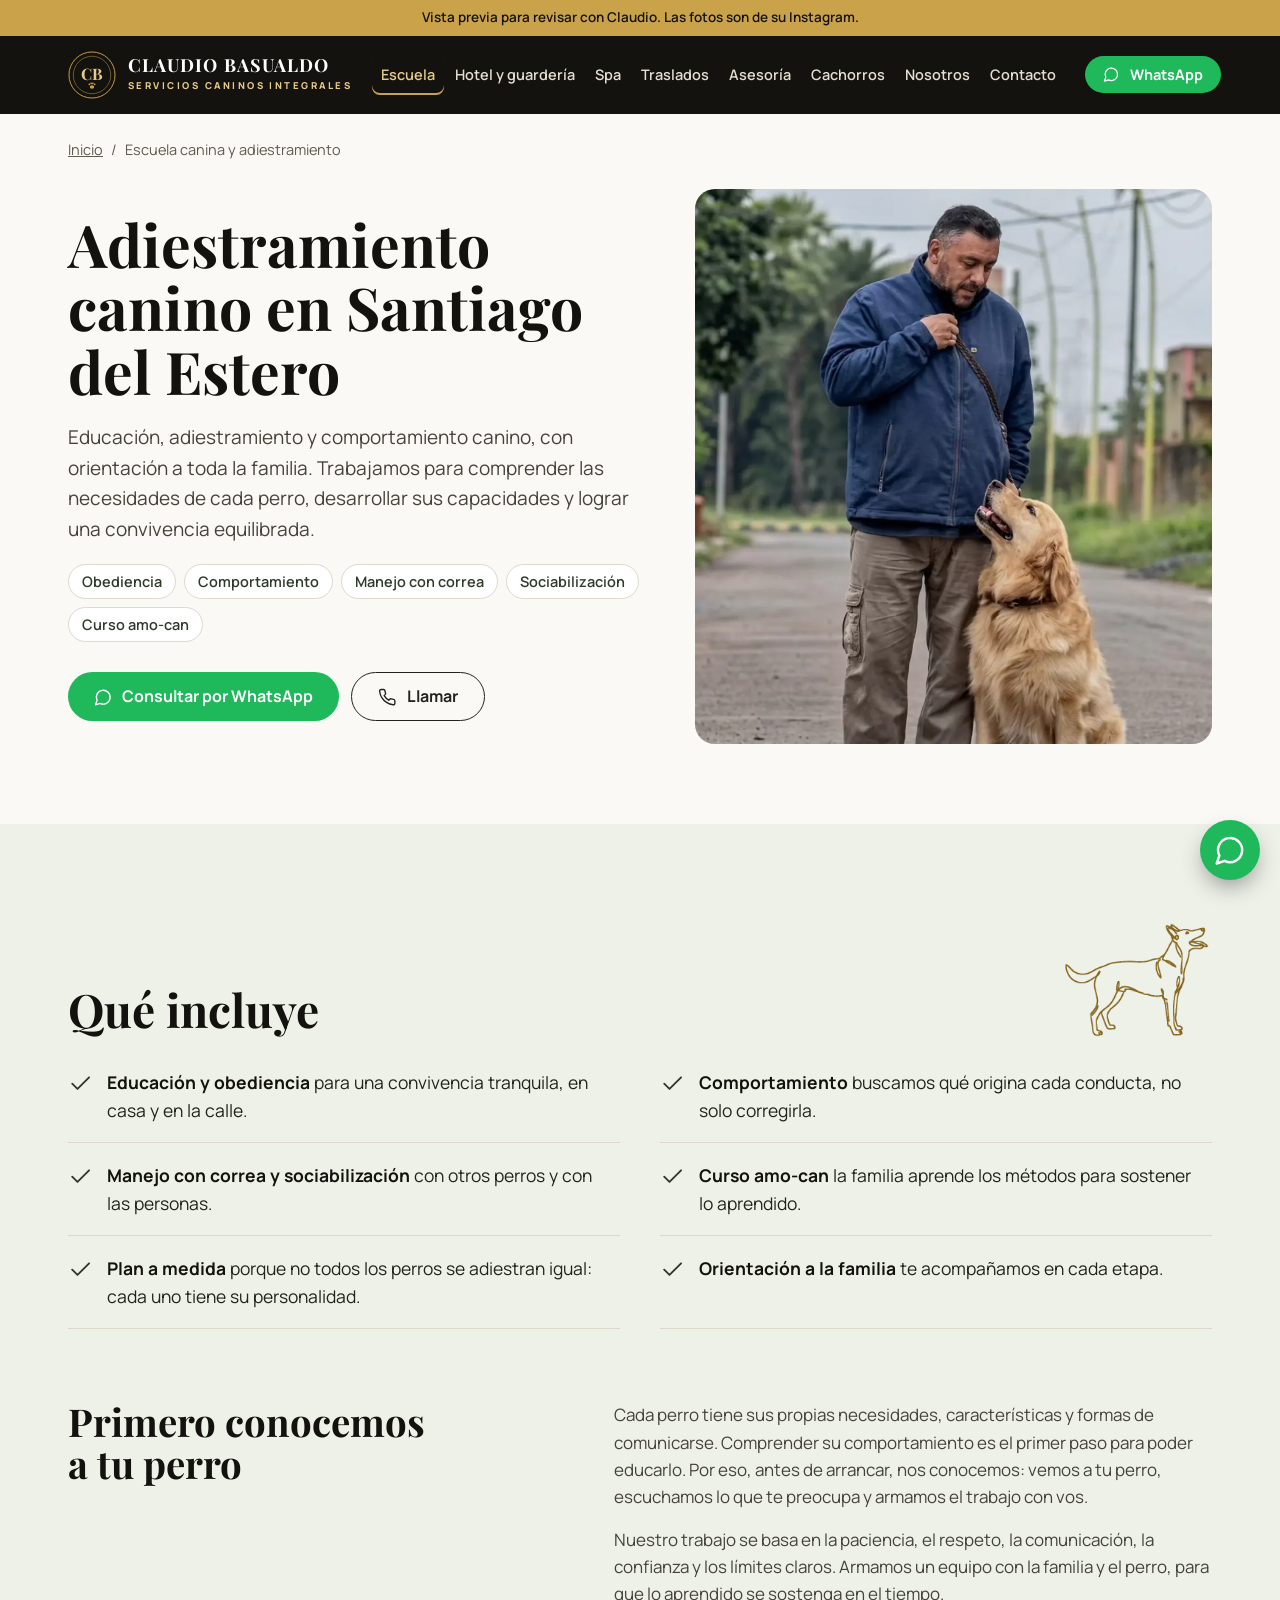
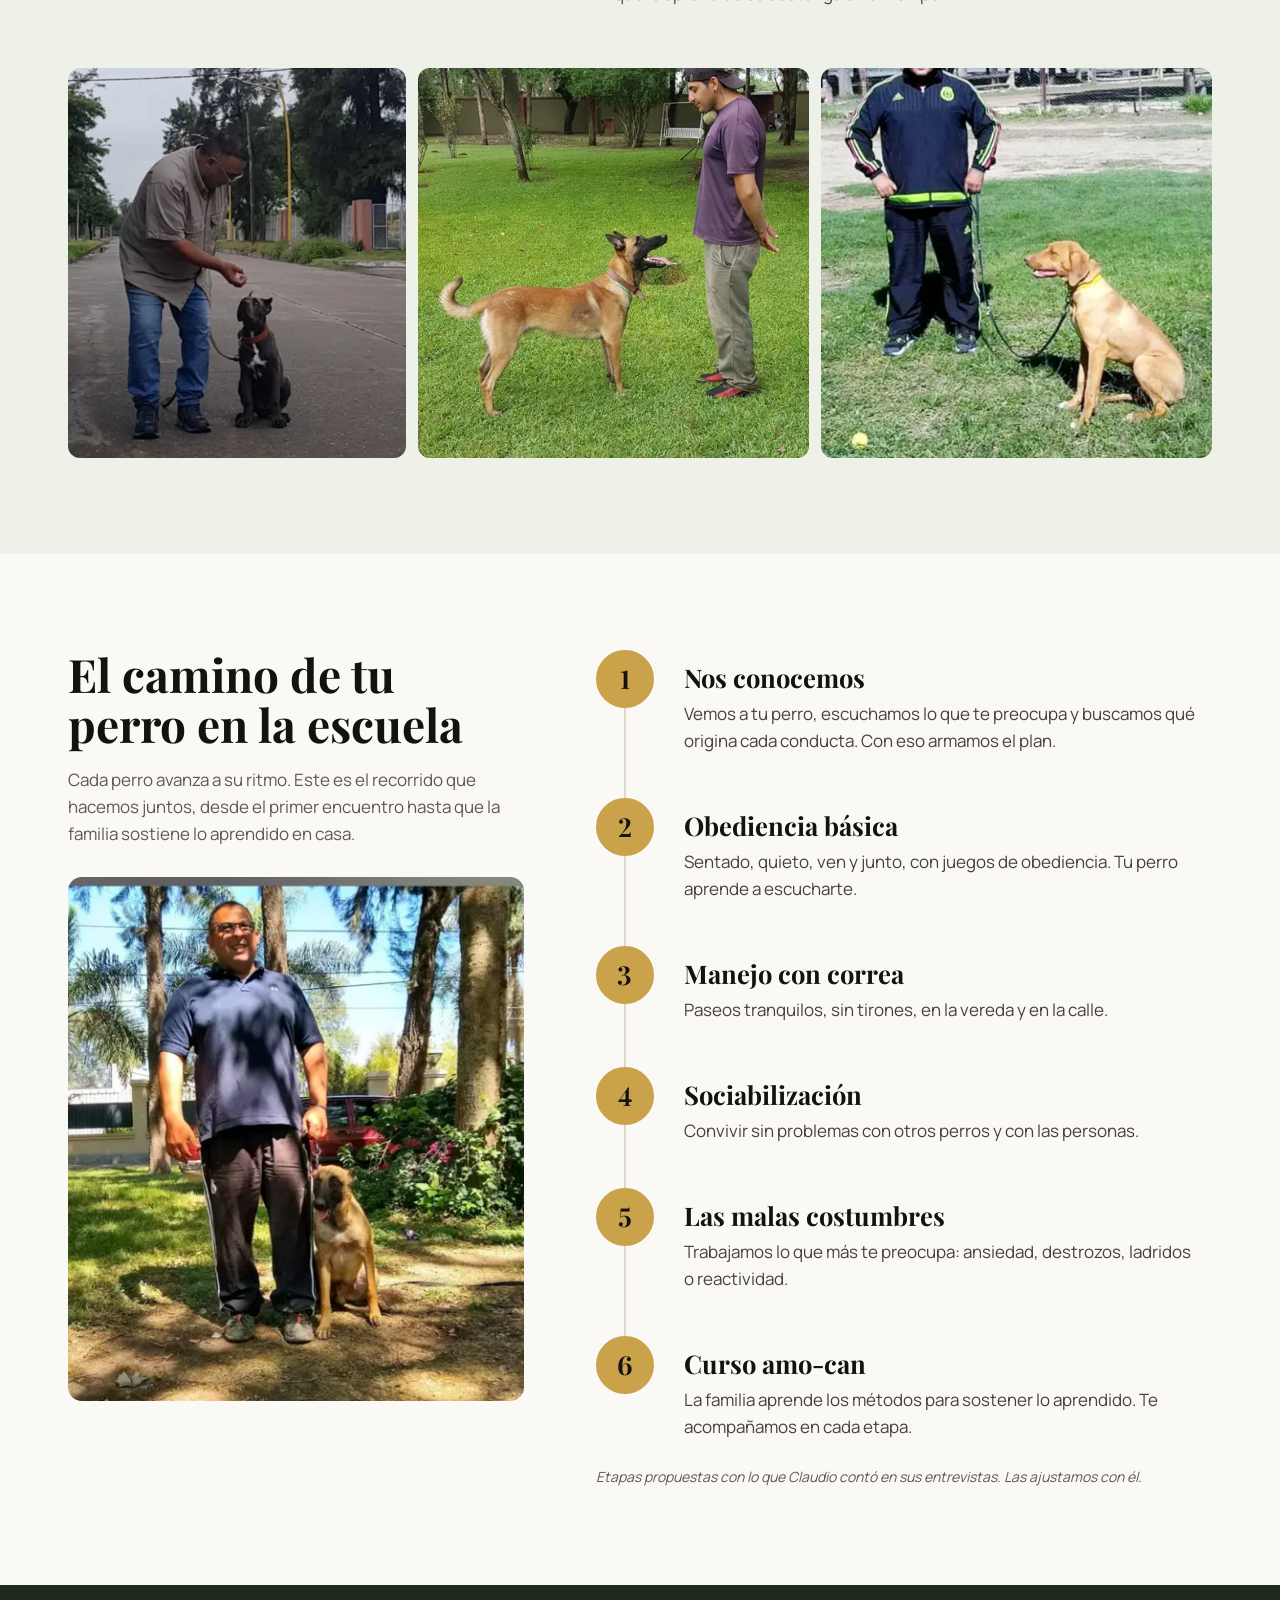
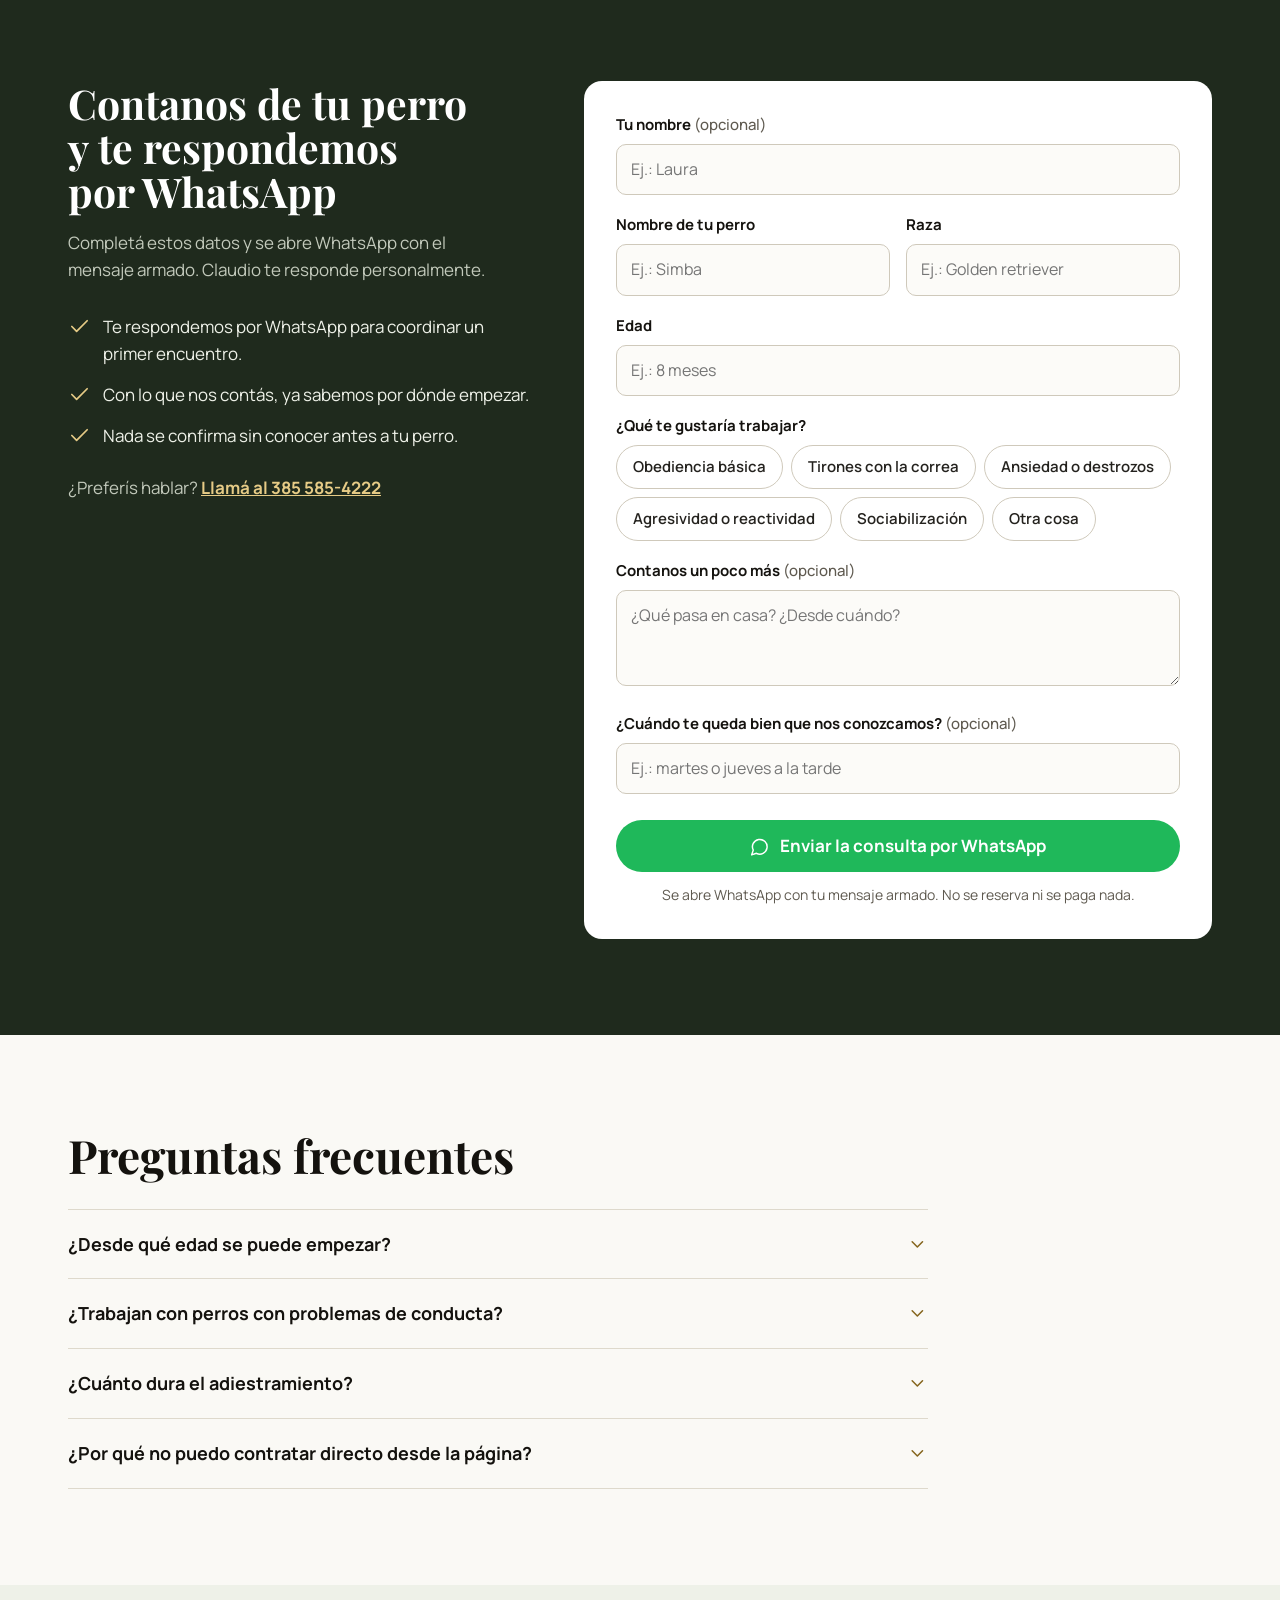
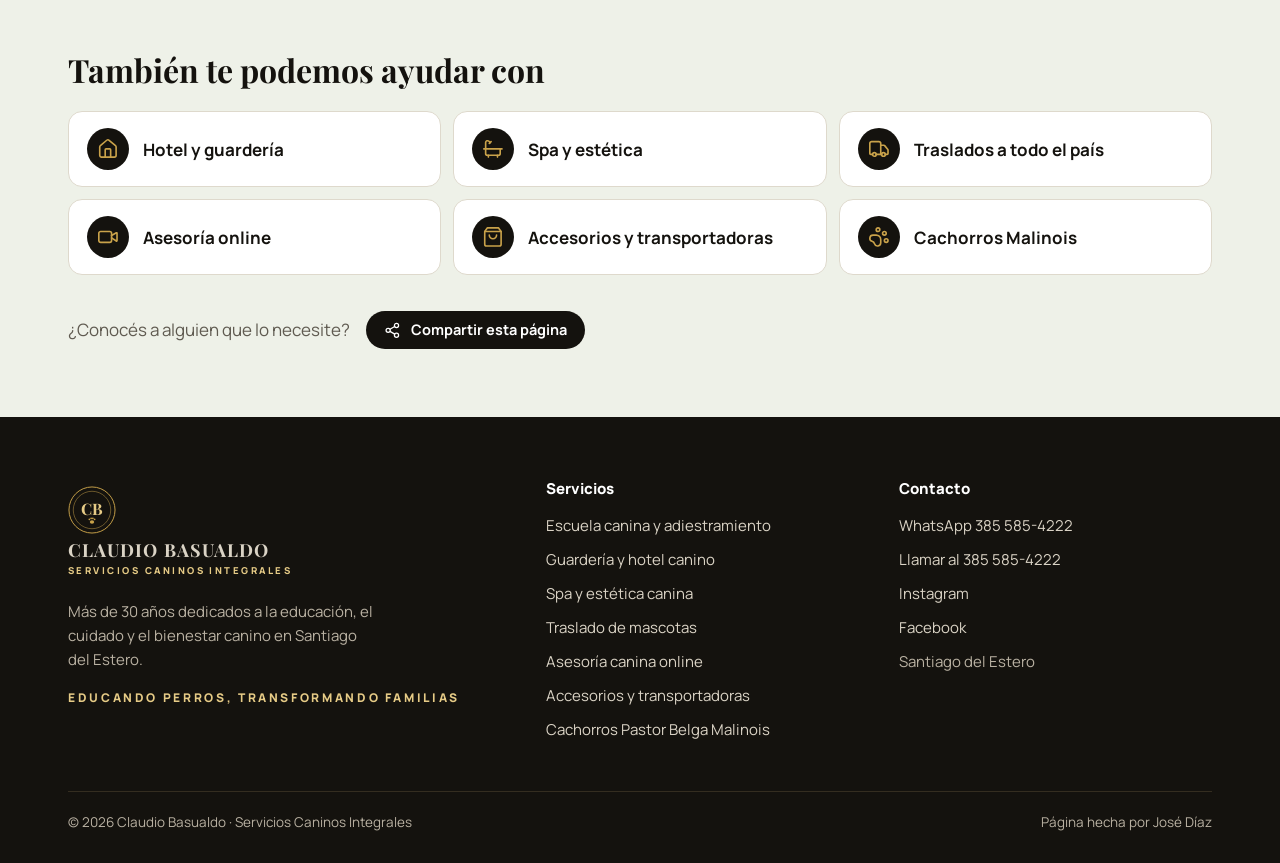
==== adiestramiento-canino.html @ 5f12334a "Vista previa de la web de Claudio Basualdo (8 páginas, con noindex) Co-Authored-By: Claude Opus 5.5 " ====
<!DOCTYPE html>
<html lang="es-AR">
<head>
<meta charset="UTF-8">
<meta name="viewport" content="width=device-width,initial-scale=1,viewport-fit=cover">
<title>Adiestramiento canino en Santiago del Estero | Escuela canina Claudio Basualdo</title>
<meta name="description" content="Escuela canina profesional en Santiago del Estero: educación, adiestramiento y comportamiento canino, trabajando junto a la familia. Más de 30 años de experiencia.">
<!-- VISTA PREVIA: sacar el noindex el día que se publique en claudiobasualdo.com.ar -->
<meta name="robots" content="noindex">
<link rel="canonical" href="https://copidiaz17.github.io/claudio-basualdo/adiestramiento-canino.html">
<meta property="og:type" content="website">
<meta property="og:locale" content="es_AR">
<meta property="og:site_name" content="Claudio Basualdo · Servicios Caninos Integrales">
<meta property="og:title" content="Adiestramiento canino en Santiago del Estero | Escuela canina Claudio Basualdo">
<meta property="og:description" content="Escuela canina profesional en Santiago del Estero: educación, adiestramiento y comportamiento canino, trabajando junto a la familia. Más de 30 años de experiencia.">
<meta property="og:image" content="https://copidiaz17.github.io/claudio-basualdo/img/og/adiestramiento-simba.jpg">
<meta property="og:image:width" content="1200">
<meta property="og:image:height" content="630">
<meta name="theme-color" content="#14120E">
<link rel="icon" href="img/favicon.svg" type="image/svg+xml">
<link rel="preload" href="fuentes/playfair-700-latin.woff2" as="font" type="font/woff2" crossorigin>
<link rel="stylesheet" href="css/estilos.css">
<script type="speculationrules">{"prefetch":[{"where":{"href_matches":"/*"},"eagerness":"moderate"}]}</script>
<script type="application/ld+json">{"@type": "LocalBusiness", "@id": "https://copidiaz17.github.io/claudio-basualdo/#negocio", "name": "Claudio Basualdo · Servicios Caninos Integrales", "description": "Escuela canina, hotel y guardería, spa y estética, traslados a todo el país y asesoramiento online. Más de 30 años de experiencia en Santiago del Estero.", "url": "https://copidiaz17.github.io/claudio-basualdo/", "telephone": "+54 9 385 585-4222", "image": "https://copidiaz17.github.io/claudio-basualdo/img/og/predio-arbolado.jpg", "logo": "https://copidiaz17.github.io/claudio-basualdo/img/favicon.svg", "areaServed": "Santiago del Estero, Argentina", "address": {"@type": "PostalAddress", "addressLocality": "Santiago del Estero", "addressRegion": "Santiago del Estero", "addressCountry": "AR"}, "sameAs": ["https://www.facebook.com/ClaudioBasualdoCanes/", "https://www.instagram.com/clauditobasualdoperros/"], "slogan": "Educando perros, transformando familias", "@context": "https://schema.org"}</script><script type="application/ld+json">{"@context": "https://schema.org", "@type": "Service", "name": "Escuela canina y adiestramiento", "description": "Escuela canina profesional en Santiago del Estero: educación, adiestramiento y comportamiento canino, trabajando junto a la familia. Más de 30 años de experiencia.", "serviceType": "Escuela canina y adiestramiento", "provider": {"@id": "https://copidiaz17.github.io/claudio-basualdo/#negocio"}, "areaServed": "Santiago del Estero"}</script><script type="application/ld+json">{"@context": "https://schema.org", "@type": "BreadcrumbList", "itemListElement": [{"@type": "ListItem", "position": 1, "name": "Inicio", "item": "https://copidiaz17.github.io/claudio-basualdo/"}, {"@type": "ListItem", "position": 2, "name": "Escuela canina y adiestramiento", "item": "https://copidiaz17.github.io/claudio-basualdo/adiestramiento-canino.html"}]}</script><script type="application/ld+json">{"@context": "https://schema.org", "@type": "FAQPage", "mainEntity": [{"@type": "Question", "name": "¿Desde qué edad se puede empezar?", "acceptedAnswer": {"@type": "Answer", "text": "Se puede empezar a cualquier edad. Contanos cuántos meses o años tiene tu perro y te orientamos sobre qué conviene en su etapa."}}, {"@type": "Question", "name": "¿Trabajan con perros con problemas de conducta?", "acceptedAnswer": {"@type": "Answer", "text": "Sí. No buscamos solamente modificar conductas, sino comprender qué las origina y darle herramientas a la familia para entender mejor a su perro."}}, {"@type": "Question", "name": "¿Cuánto dura el adiestramiento?", "acceptedAnswer": {"@type": "Answer", "text": "Depende de cada perro y de lo que haya que trabajar. Lo definimos juntos después de conocerlo."}}, {"@type": "Question", "name": "¿Por qué no puedo contratar directo desde la página?", "acceptedAnswer": {"@type": "Answer", "text": "Porque cada perro es distinto: antes de proponerte un plan necesitamos conocerlo. Escribinos y coordinamos."}}]}</script>
</head>
<body class="servicio">
<svg width="0" height="0" style="position:absolute" aria-hidden="true"><defs>
<symbol id="emblema" viewBox="0 0 200 200">
<circle cx="100" cy="100" r="96" fill="#14120E" stroke="#C9A24A" stroke-width="4"/>
<circle cx="100" cy="100" r="78" fill="none" stroke="#C9A24A" stroke-width="2"/>
<text x="100" y="120" text-anchor="middle" font-family="Playfair Display, serif" font-weight="700" font-size="66" fill="#E6CB86">CB</text>
<g fill="#C9A24A"><ellipse cx="100" cy="150" rx="9" ry="7"/><circle cx="89" cy="139" r="3.6"/><circle cx="96.3" cy="134.6" r="3.6"/><circle cx="103.7" cy="134.6" r="3.6"/><circle cx="111" cy="139" r="3.6"/></g>
</symbol></defs></svg>
<svg width="0" height="0" style="position:absolute" aria-hidden="true"><defs><symbol id="i-bath" viewBox="0 0 24 24"><path d="M10 4 8 6" />
  <path d="M17 19v2" />
  <path d="M2 12h20" />
  <path d="M7 19v2" />
  <path d="M9 5 7.621 3.621A2.121 2.121 0 0 0 4 5v12a2 2 0 0 0 2 2h12a2 2 0 0 0 2-2v-5" /></symbol><symbol id="i-check" viewBox="0 0 24 24"><path d="M20 6 9 17l-5-5" /></symbol><symbol id="i-chevron-down" viewBox="0 0 24 24"><path d="m6 9 6 6 6-6" /></symbol><symbol id="i-house" viewBox="0 0 24 24"><path d="M15 21v-8a1 1 0 0 0-1-1h-4a1 1 0 0 0-1 1v8" />
  <path d="M3 10a2 2 0 0 1 .709-1.528l7-5.999a2 2 0 0 1 2.582 0l7 5.999A2 2 0 0 1 21 10v9a2 2 0 0 1-2 2H5a2 2 0 0 1-2-2z" /></symbol><symbol id="i-menu" viewBox="0 0 24 24"><line x1="4" x2="20" y1="12" y2="12" />
  <line x1="4" x2="20" y1="6" y2="6" />
  <line x1="4" x2="20" y1="18" y2="18" /></symbol><symbol id="i-message-circle" viewBox="0 0 24 24"><path d="M7.9 20A9 9 0 1 0 4 16.1L2 22Z" /></symbol><symbol id="i-paw-print" viewBox="0 0 24 24"><circle cx="11" cy="4" r="2" />
  <circle cx="18" cy="8" r="2" />
  <circle cx="20" cy="16" r="2" />
  <path d="M9 10a5 5 0 0 1 5 5v3.5a3.5 3.5 0 0 1-6.84 1.045Q6.52 17.48 4.46 16.84A3.5 3.5 0 0 1 5.5 10Z" /></symbol><symbol id="i-phone" viewBox="0 0 24 24"><path d="M22 16.92v3a2 2 0 0 1-2.18 2 19.79 19.79 0 0 1-8.63-3.07 19.5 19.5 0 0 1-6-6 19.79 19.79 0 0 1-3.07-8.67A2 2 0 0 1 4.11 2h3a2 2 0 0 1 2 1.72 12.84 12.84 0 0 0 .7 2.81 2 2 0 0 1-.45 2.11L8.09 9.91a16 16 0 0 0 6 6l1.27-1.27a2 2 0 0 1 2.11-.45 12.84 12.84 0 0 0 2.81.7A2 2 0 0 1 22 16.92z" /></symbol><symbol id="i-share-2" viewBox="0 0 24 24"><circle cx="18" cy="5" r="3" />
  <circle cx="6" cy="12" r="3" />
  <circle cx="18" cy="19" r="3" />
  <line x1="8.59" x2="15.42" y1="13.51" y2="17.49" />
  <line x1="15.41" x2="8.59" y1="6.51" y2="10.49" /></symbol><symbol id="i-shopping-bag" viewBox="0 0 24 24"><path d="M6 2 3 6v14a2 2 0 0 0 2 2h14a2 2 0 0 0 2-2V6l-3-4Z" />
  <path d="M3 6h18" />
  <path d="M16 10a4 4 0 0 1-8 0" /></symbol><symbol id="i-truck" viewBox="0 0 24 24"><path d="M14 18V6a2 2 0 0 0-2-2H4a2 2 0 0 0-2 2v11a1 1 0 0 0 1 1h2" />
  <path d="M15 18H9" />
  <path d="M19 18h2a1 1 0 0 0 1-1v-3.65a1 1 0 0 0-.22-.624l-3.48-4.35A1 1 0 0 0 17.52 8H14" />
  <circle cx="17" cy="18" r="2" />
  <circle cx="7" cy="18" r="2" /></symbol><symbol id="i-video" viewBox="0 0 24 24"><path d="m16 13 5.223 3.482a.5.5 0 0 0 .777-.416V7.87a.5.5 0 0 0-.752-.432L16 10.5" />
  <rect x="2" y="6" width="14" height="12" rx="2" /></symbol><symbol id="i-x" viewBox="0 0 24 24"><path d="M18 6 6 18" />
  <path d="m6 6 12 12" /></symbol></defs></svg>
<div class="aviso-maqueta">Vista previa para revisar con Claudio. Las fotos son de su Instagram.</div>
<header class="barra"><div class="contenedor">
  <a class="marca" href="index.html" aria-label="Claudio Basualdo, inicio"><svg class="emb" aria-hidden="true"><use href="#emblema"/></svg><span><b>Claudio Basualdo</b><small>Servicios caninos integrales</small></span></a>
  <nav class="menu" id="menu" aria-label="Menú principal"><a href="adiestramiento-canino.html" aria-current="page">Escuela</a><a href="guarderia-y-hotel-canino.html">Hotel y guardería</a><a href="peluqueria-canina.html">Spa</a><a href="traslado-de-mascotas.html">Traslados</a><a href="asesoria-canina-online.html">Asesoría</a><a href="cachorros-malinois.html">Cachorros</a><a href="index.html#nosotros">Nosotros</a><a href="index.html#contacto">Contacto</a></nav>
  <a class="btn btn-wa btn-chico" href="https://wa.me/5493855854222?text=Hola%2C%20Claudio.%20Te%20escribo%20desde%20tu%20p%C3%A1gina." target="_blank" rel="noopener"><svg class="ic" aria-hidden="true"><use href="#i-message-circle"/></svg>WhatsApp</a>
  <button class="hamburguesa" type="button" aria-label="Abrir el menú" aria-expanded="false" aria-controls="menu"><svg class="ic" aria-hidden="true"><use href="#i-menu"/></svg></button>
</div></header>
<main>

<div class="contenedor">
  <nav class="migas" aria-label="Estás en"><a href="index.html">Inicio</a><span aria-hidden="true">/</span><span>Escuela canina y adiestramiento</span></nav>
  <section class="cabeza-serv">
    <div>
      <h1>Adiestramiento canino en Santiago del Estero</h1>
      <p class="intro">Educación, adiestramiento y comportamiento canino, con orientación a toda la familia. Trabajamos para comprender las necesidades de cada perro, desarrollar sus capacidades y lograr una convivencia equilibrada.</p>
      <ul class="etiquetas" aria-label="En resumen"><li>Obediencia</li><li>Comportamiento</li><li>Manejo con correa</li><li>Sociabilización</li><li>Curso amo-can</li></ul>
      <div class="acciones">
        <a class="btn btn-wa" href="#consultar"><svg class="ic" aria-hidden="true"><use href="#i-message-circle"/></svg>Consultar por WhatsApp</a>
        <a class="btn btn-linea" href="tel:+5493855854222"><svg class="ic" aria-hidden="true"><use href="#i-phone"/></svg>Llamar</a>
      </div>
    </div>
    <div class="foto-serv"><img src="img/adiestramiento-simba-960.webp" srcset="img/adiestramiento-simba-480.webp 480w, img/adiestramiento-simba-960.webp 960w, img/adiestramiento-simba-1600.webp 1600w" sizes="(max-width: 980px) 100vw, 560px" alt="Escuela canina y adiestramiento · Claudio Basualdo" loading="eager" decoding="async" fetchpriority="high" style="object-position:center 25%;view-transition-name:foto-adiestramiento-canino"></div>
  </section>
</div>

<section class="seccion suave"><div class="contenedor">
  <div class="qi-cabeza"><h2>Qué incluye</h2><img class="perro-servicio" src="img/lineas/malinois-oscuro.webp" width="410" height="326" alt="" loading="lazy" decoding="async"></div>
  <ul class="incluye"><li><svg class="ic" aria-hidden="true"><use href="#i-check"/></svg><span><b>Educación y obediencia</b> para una convivencia tranquila, en casa y en la calle.</span></li><li><svg class="ic" aria-hidden="true"><use href="#i-check"/></svg><span><b>Comportamiento</b> buscamos qué origina cada conducta, no solo corregirla.</span></li><li><svg class="ic" aria-hidden="true"><use href="#i-check"/></svg><span><b>Manejo con correa y sociabilización</b> con otros perros y con las personas.</span></li><li><svg class="ic" aria-hidden="true"><use href="#i-check"/></svg><span><b>Curso amo-can</b> la familia aprende los métodos para sostener lo aprendido.</span></li><li><svg class="ic" aria-hidden="true"><use href="#i-check"/></svg><span><b>Plan a medida</b> porque no todos los perros se adiestran igual: cada uno tiene su personalidad.</span></li><li><svg class="ic" aria-hidden="true"><use href="#i-check"/></svg><span><b>Orientación a la familia</b> te acompañamos en cada etapa.</span></li></ul>
  <div class="como">
    <h2>Primero conocemos a tu perro</h2>
    <div><p>Cada perro tiene sus propias necesidades, características y formas de comunicarse. Comprender su comportamiento es el primer paso para poder educarlo. Por eso, antes de arrancar, nos conocemos: vemos a tu perro, escuchamos lo que te preocupa y armamos el trabajo con vos.</p><p>Nuestro trabajo se basa en la paciencia, el respeto, la comunicación, la confianza y los límites claros. Armamos un equipo con la familia y el perro, para que lo aprendido se sostenga en el tiempo.</p></div>
  </div>
  <div class="tira" style="max-width:1228px"><figure style="--ar:0.866"><img src="img/adiestramiento-paseo-960.webp" srcset="img/adiestramiento-paseo-480.webp 480w, img/adiestramiento-paseo-960.webp 960w" sizes="(max-width: 600px) 70vw, 420px" alt="Escuela canina y adiestramiento · Claudio Basualdo" loading="lazy" decoding="async" style="object-position:center"></figure><figure style="--ar:1.000"><img src="img/adiestramiento-malinois-960.webp" srcset="img/adiestramiento-malinois-480.webp 480w, img/adiestramiento-malinois-960.webp 960w" sizes="(max-width: 600px) 70vw, 420px" alt="Escuela canina y adiestramiento · Claudio Basualdo" loading="lazy" decoding="async" style="object-position:center"></figure><figure style="--ar:1.000"><img src="img/adiestramiento-obediencia-960.webp" srcset="img/adiestramiento-obediencia-480.webp 480w, img/adiestramiento-obediencia-960.webp 960w" sizes="(max-width: 600px) 70vw, 420px" alt="Escuela canina y adiestramiento · Claudio Basualdo" loading="lazy" decoding="async" style="object-position:center"></figure></div>
</div></section>

<section class="seccion"><div class="contenedor camino">
  <div class="lado">
    <h2>El camino de tu perro en la escuela</h2>
    <p>Cada perro avanza a su ritmo. Este es el recorrido que hacemos juntos, desde el primer encuentro hasta que la familia sostiene lo aprendido en casa.</p>
    <figure><img src="img/claudio-basualdo-960.webp" srcset="img/claudio-basualdo-480.webp 480w, img/claudio-basualdo-960.webp 960w" sizes="(max-width: 980px) 100vw, 440px" alt="Claudio Basualdo durante una clase" loading="lazy" decoding="async" style="object-position:center"></figure>
  </div>
  <div>
    <ol class="etapas"><li class="etapa"><span class="n" aria-hidden="true">1</span><span class="tramo" aria-hidden="true"></span><h3>Nos conocemos</h3><p>Vemos a tu perro, escuchamos lo que te preocupa y buscamos qué origina cada conducta. Con eso armamos el plan.</p></li><li class="etapa"><span class="n" aria-hidden="true">2</span><span class="tramo" aria-hidden="true"></span><h3>Obediencia básica</h3><p>Sentado, quieto, ven y junto, con juegos de obediencia. Tu perro aprende a escucharte.</p></li><li class="etapa"><span class="n" aria-hidden="true">3</span><span class="tramo" aria-hidden="true"></span><h3>Manejo con correa</h3><p>Paseos tranquilos, sin tirones, en la vereda y en la calle.</p></li><li class="etapa"><span class="n" aria-hidden="true">4</span><span class="tramo" aria-hidden="true"></span><h3>Sociabilización</h3><p>Convivir sin problemas con otros perros y con las personas.</p></li><li class="etapa"><span class="n" aria-hidden="true">5</span><span class="tramo" aria-hidden="true"></span><h3>Las malas costumbres</h3><p>Trabajamos lo que más te preocupa: ansiedad, destrozos, ladridos o reactividad.</p></li><li class="etapa"><span class="n" aria-hidden="true">6</span><span class="tramo" aria-hidden="true"></span><h3>Curso amo-can</h3><p>La familia aprende los métodos para sostener lo aprendido. Te acompañamos en cada etapa.</p></li></ol>
    <p class="nota-maqueta">Etapas propuestas con lo que Claudio contó en sus entrevistas. Las ajustamos con él.</p>
  </div>
</div></section>
<section class="seccion monte" id="consultar"><div class="contenedor consulta">
  <div class="lado">
    <h2>Contanos de tu perro y te respondemos por WhatsApp</h2>
    <p>Completá estos datos y se abre WhatsApp con el mensaje armado. Claudio te responde personalmente.</p>
    <ul><li><svg class="ic" aria-hidden="true"><use href="#i-check"/></svg><span>Te respondemos por WhatsApp para coordinar un primer encuentro.</span></li><li><svg class="ic" aria-hidden="true"><use href="#i-check"/></svg><span>Con lo que nos contás, ya sabemos por dónde empezar.</span></li><li><svg class="ic" aria-hidden="true"><use href="#i-check"/></svg><span>Nada se confirma sin conocer antes a tu perro.</span></li></ul>
    <p style="margin-top:18px">¿Preferís hablar? <a href="tel:+5493855854222">Llamá al 385 585-4222</a></p>
  </div>
  <form class="formulario" data-servicio="escuela canina y adiestramiento" novalidate>
  <div class="campo"><label for="adiestramiento-canino-0">Tu nombre <span class="opcional">(opcional)</span></label><input id="adiestramiento-canino-0" type="text" placeholder="Ej.: Laura" data-etiqueta="Tu nombre"></div><div class="fila"><div class="campo"><label for="adiestramiento-canino-10">Nombre de tu perro</label><input id="adiestramiento-canino-10" type="text" placeholder="Ej.: Simba" data-etiqueta="Nombre de tu perro" data-obligatorio="si" aria-required="true"></div><div class="campo"><label for="adiestramiento-canino-11">Raza</label><input id="adiestramiento-canino-11" type="text" placeholder="Ej.: Golden retriever" data-etiqueta="Raza" data-obligatorio="si" aria-required="true"></div></div><div class="campo"><label for="adiestramiento-canino-2">Edad</label><input id="adiestramiento-canino-2" type="text" placeholder="Ej.: 8 meses" data-etiqueta="Edad" data-obligatorio="si" aria-required="true"></div><fieldset class="campo" style="border:0"><legend class="rotulo">¿Qué te gustaría trabajar?</legend><div class="opciones" data-etiqueta="¿Qué te gustaría trabajar?" data-obligatorio="si"><label><input type="checkbox" name="adiestramiento-canino-3" value="Obediencia básica"><span>Obediencia básica</span></label><label><input type="checkbox" name="adiestramiento-canino-3" value="Tirones con la correa"><span>Tirones con la correa</span></label><label><input type="checkbox" name="adiestramiento-canino-3" value="Ansiedad o destrozos"><span>Ansiedad o destrozos</span></label><label><input type="checkbox" name="adiestramiento-canino-3" value="Agresividad o reactividad"><span>Agresividad o reactividad</span></label><label><input type="checkbox" name="adiestramiento-canino-3" value="Sociabilización"><span>Sociabilización</span></label><label><input type="checkbox" name="adiestramiento-canino-3" value="Otra cosa"><span>Otra cosa</span></label></div></fieldset><div class="campo"><label for="adiestramiento-canino-4">Contanos un poco más <span class="opcional">(opcional)</span></label><textarea id="adiestramiento-canino-4" placeholder="¿Qué pasa en casa? ¿Desde cuándo?" data-etiqueta="Contanos un poco más"></textarea></div><div class="campo"><label for="adiestramiento-canino-5">¿Cuándo te queda bien que nos conozcamos? <span class="opcional">(opcional)</span></label><input id="adiestramiento-canino-5" type="text" placeholder="Ej.: martes o jueves a la tarde" data-etiqueta="¿Cuándo te queda bien que nos conozcamos?"></div>
  <button class="btn btn-wa" type="submit"><svg class="ic" aria-hidden="true"><use href="#i-message-circle"/></svg>Enviar la consulta por WhatsApp</button>
  <p class="falta" role="alert" hidden></p>
  <p class="nota">Se abre WhatsApp con tu mensaje armado. No se reserva ni se paga nada.</p>
</form>
</div></section>

<section class="seccion"><div class="contenedor">
  <h2 style="font-size:clamp(32px,3.6vw,46px);margin-bottom:28px">Preguntas frecuentes</h2>
  <div class="faq"><details><summary>¿Desde qué edad se puede empezar?<svg class="ic" aria-hidden="true"><use href="#i-chevron-down"/></svg></summary><p>Se puede empezar a cualquier edad. Contanos cuántos meses o años tiene tu perro y te orientamos sobre qué conviene en su etapa.</p></details><details><summary>¿Trabajan con perros con problemas de conducta?<svg class="ic" aria-hidden="true"><use href="#i-chevron-down"/></svg></summary><p>Sí. No buscamos solamente modificar conductas, sino comprender qué las origina y darle herramientas a la familia para entender mejor a su perro.</p></details><details><summary>¿Cuánto dura el adiestramiento?<svg class="ic" aria-hidden="true"><use href="#i-chevron-down"/></svg></summary><p>Depende de cada perro y de lo que haya que trabajar. Lo definimos juntos después de conocerlo.</p></details><details><summary>¿Por qué no puedo contratar directo desde la página?<svg class="ic" aria-hidden="true"><use href="#i-chevron-down"/></svg></summary><p>Porque cada perro es distinto: antes de proponerte un plan necesitamos conocerlo. Escribinos y coordinamos.</p></details></div>
</div></section>

<section class="seccion suave" style="padding:68px 0"><div class="contenedor">
  <h2 style="font-size:32px;margin-bottom:24px">También te podemos ayudar con</h2>
  <div class="otros"><a class="otro" href="guarderia-y-hotel-canino.html"><span class="c"><svg class="ic" aria-hidden="true"><use href="#i-house"/></svg></span>Hotel y guardería</a><a class="otro" href="peluqueria-canina.html"><span class="c"><svg class="ic" aria-hidden="true"><use href="#i-bath"/></svg></span>Spa y estética</a><a class="otro" href="traslado-de-mascotas.html"><span class="c"><svg class="ic" aria-hidden="true"><use href="#i-truck"/></svg></span>Traslados a todo el país</a><a class="otro" href="asesoria-canina-online.html"><span class="c"><svg class="ic" aria-hidden="true"><use href="#i-video"/></svg></span>Asesoría online</a><a class="otro" href="transportadoras-y-accesorios.html"><span class="c"><svg class="ic" aria-hidden="true"><use href="#i-shopping-bag"/></svg></span>Accesorios y transportadoras</a><a class="otro" href="cachorros-malinois.html"><span class="c"><svg class="ic" aria-hidden="true"><use href="#i-paw-print"/></svg></span>Cachorros Malinois</a></div>
  <div class="compartir"><span>¿Conocés a alguien que lo necesite?</span>
    <button class="btn btn-oscuro btn-chico" type="button" data-compartir><svg class="ic" aria-hidden="true"><use href="#i-share-2"/></svg>Compartir esta página</button></div>
</div></section>

<div class="barra-movil">
  <a class="btn btn-wa" href="#consultar"><svg class="ic" aria-hidden="true"><use href="#i-message-circle"/></svg>Consultar por WhatsApp</a>
  <a class="btn btn-linea" href="tel:+5493855854222" aria-label="Llamar al 385 585-4222"><svg class="ic" aria-hidden="true"><use href="#i-phone"/></svg></a>
</div>
</main>
<footer class="pie"><div class="contenedor">
  <div class="cols">
    <div><a class="marca" href="index.html"><svg class="emb" aria-hidden="true"><use href="#emblema"/></svg><span><b>Claudio Basualdo</b><small>Servicios caninos integrales</small></span></a>
      <p style="margin-top:16px;max-width:360px">Más de 30 años dedicados a la educación, el cuidado y el bienestar canino en Santiago del Estero.</p>
      <p class="lema">Educando perros, transformando familias</p></div>
    <nav aria-label="Servicios"><h2>Servicios</h2><a href="adiestramiento-canino.html">Escuela canina y adiestramiento</a><a href="guarderia-y-hotel-canino.html">Guardería y hotel canino</a><a href="peluqueria-canina.html">Spa y estética canina</a><a href="traslado-de-mascotas.html">Traslado de mascotas</a><a href="asesoria-canina-online.html">Asesoría canina online</a><a href="transportadoras-y-accesorios.html">Accesorios y transportadoras</a><a href="cachorros-malinois.html">Cachorros Pastor Belga Malinois</a></nav>
    <div><h2>Contacto</h2>
      <a href="https://wa.me/5493855854222?text=Hola%2C%20Claudio.%20Te%20escribo%20desde%20tu%20p%C3%A1gina." target="_blank" rel="noopener">WhatsApp 385 585-4222</a>
      <a href="tel:+5493855854222">Llamar al 385 585-4222</a>
      <a href="https://www.instagram.com/clauditobasualdoperros/" target="_blank" rel="noopener">Instagram</a>
      <a href="https://www.facebook.com/ClaudioBasualdoCanes/" target="_blank" rel="noopener">Facebook</a>
      <p style="padding:5px 0">Santiago del Estero</p></div>
  </div>
  <div class="abajo"><span>© <span class="anio">2026</span> Claudio Basualdo · Servicios Caninos Integrales</span><span>Página hecha por José Díaz</span></div>
</div></footer>
<a class="wa-flotante" href="https://wa.me/5493855854222?text=Hola%2C%20Claudio.%20Te%20escribo%20desde%20tu%20p%C3%A1gina." target="_blank" rel="noopener" aria-label="Escribir por WhatsApp"><svg class="ic" aria-hidden="true"><use href="#i-message-circle"/></svg></a>
<script src="js/sitio.js" defer></script>
</body>
</html>
---- css/estilos.css ----
/* Claudio Basualdo · Servicios Caninos Integrales — maqueta
   Plan: negro y dorado de su escudo, verde monte del predio, fondo claro neutro.
   Un solo momento animado (la portada). Todo lo demás, quieto. */

@font-face{font-family:'Playfair Display';src:url('../fuentes/playfair-700-latin.woff2') format('woff2');font-weight:700;font-display:swap}
@font-face{font-family:'Manrope';src:url('../fuentes/manrope-latin.woff2') format('woff2');font-weight:400 800;font-display:swap}
@font-face{font-family:'Titulo respaldo';src:local('Georgia');size-adjust:104%}

:root{
  --carbon:#14120E; --oro:#C9A24A; --oro-claro:#E6CB86; --oro-texto:#86661F;
  --monte:#2E3B2B; --monte-hondo:#1F2A1D; --monte-claro:#EEF1E8;
  --fondo:#FAF9F5; --blanco:#FFFFFF; --linea:#DED9CC; --texto:#24221E; --gris:#5F5A50;
  --wa:#1FB85A;
  --titulo:'Playfair Display','Titulo respaldo',Georgia,serif;
  --cuerpo:'Manrope',system-ui,-apple-system,'Segoe UI',Roboto,sans-serif;
  --radio:14px;
}
*{margin:0;padding:0;box-sizing:border-box}
html{scroll-behavior:smooth;scroll-padding-top:90px;-webkit-text-size-adjust:100%;interpolate-size:allow-keywords}
body{font-family:var(--cuerpo);color:var(--texto);background:var(--fondo);line-height:1.6;font-size:17px;font-variant-numeric:lining-nums;-webkit-tap-highlight-color:transparent}
img{max-width:100%;display:block}
a{color:inherit}
h1,h2,h3{font-family:var(--titulo);color:var(--carbon);line-height:1.08;font-weight:700;text-wrap:balance}
p,li{text-wrap:pretty}
.ic{width:1.15em;height:1.15em;flex:none;fill:none;stroke:currentColor;stroke-width:1.8;stroke-linecap:round;stroke-linejoin:round;vertical-align:-.18em}
.contenedor{max-width:1200px;margin:0 auto;padding:0 28px}
:focus-visible{outline:3px solid var(--oro);outline-offset:3px;border-radius:6px}
.solo-lector{position:absolute;width:1px;height:1px;overflow:hidden;clip:rect(0 0 0 0);white-space:nowrap}

/* ---------- botones ---------- */
.btn{display:inline-flex;align-items:center;justify-content:center;gap:10px;border-radius:999px;font-weight:700;font-size:16px;padding:14px 26px;text-decoration:none;border:0;cursor:pointer;font-family:inherit;line-height:1.2;transition:background-color .15s,transform .15s}
.btn:active{transform:scale(.98)}
.btn-oro{background:var(--oro);color:var(--carbon)}
.btn-wa{background:var(--wa);color:#fff}
.btn-linea{border:1.5px solid currentColor;background:transparent}
.btn-oscuro{background:var(--carbon);color:#fff}
.btn-chico{padding:10px 18px;font-size:14.5px}
@media (hover:hover){.btn-oro:hover{background:var(--oro-claro)}.btn-wa:hover{background:#18a14e}}

/* ---------- barra ---------- */
.aviso-maqueta{background:var(--oro);color:var(--carbon);text-align:center;font-size:13.5px;font-weight:600;padding:7px 14px}
.barra{background:var(--carbon);position:sticky;top:0;z-index:50;view-transition-name:barra}
.barra .contenedor{display:flex;align-items:center;gap:20px;height:78px}
.marca{display:flex;align-items:center;gap:12px;color:#fff;text-decoration:none;flex:none}
.marca .emb{width:48px;height:48px}
.marca b{display:block;font-family:var(--titulo);font-size:18px;letter-spacing:.06em;line-height:1.1;text-transform:uppercase}
.marca small{display:block;font-size:9.5px;letter-spacing:.26em;color:var(--oro-claro);font-weight:800;margin-top:3px;text-transform:uppercase}
.menu{display:flex;gap:2px;margin-left:auto;align-items:center}
.menu a{color:#E5DFD2;text-decoration:none;font-size:14.5px;font-weight:600;padding:9px 9px;border-radius:8px;white-space:nowrap}
.menu a[aria-current="page"]{color:var(--oro-claro);box-shadow:inset 0 -2px 0 var(--oro)}
@media (hover:hover){.menu a:hover{color:var(--oro-claro)}}
.hamburguesa{display:none;margin-left:auto;background:none;border:0;color:#fff;font-size:28px;cursor:pointer;padding:8px}
@media (max-width:1240px){.menu a{font-size:13.5px;padding:8px 6px}}

/* ---------- portada: el único momento animado ---------- */
.portada{display:grid;grid-template-columns:minmax(0,1.08fr) minmax(0,1fr);min-height:min(84svh,800px);color:#fff;background:var(--carbon)}
.portada .texto{align-self:center;padding:72px 56px 72px max(28px,calc((100vw - 1200px) / 2 + 28px))}
.portada .fotos{position:relative;overflow:hidden;min-height:420px}
.portada .fotos img{position:absolute;inset:0;width:100%;height:100%;object-fit:cover;opacity:0;transform:scale(1.02);transform-origin:20% 50%;transition:opacity 1.4s ease,transform 7s linear}
.portada .fotos img.activa{opacity:1}
.portada .fotos img.zoom{transform:scale(1.09)}
.portada .fotos:after{content:'';position:absolute;inset:0;background:linear-gradient(90deg,var(--carbon) 0%,rgba(20,18,14,0) 5%);pointer-events:none}
.lugar{font-size:16px;color:var(--oro-claro);font-weight:600}
.verbos{color:#fff;font-size:clamp(52px,6vw,92px);line-height:.96;letter-spacing:-.01em;margin:14px 0 26px}
@media (max-width:980px){.verbos{font-size:clamp(50px,13vw,92px)}}
.verbos span{display:block;transition:opacity .8s ease}
.portada[data-paso] .verbos span{opacity:.32}
.portada[data-paso="1"] .verbos span:nth-child(1),
.portada[data-paso="2"] .verbos span:nth-child(2),
.portada[data-paso="3"] .verbos span:nth-child(3){opacity:1}
.portada .bajada{font-size:clamp(17px,1.5vw,19px);color:#E9E3D6;max-width:540px}
.acciones{display:flex;gap:12px;flex-wrap:wrap;margin-top:30px}
.portada .btn-linea{color:#fff}
.pausa{position:absolute;z-index:2;right:20px;bottom:20px;width:44px;height:44px;border-radius:50%;border:1px solid rgba(255,255,255,.5);background:rgba(14,13,10,.45);color:#fff;display:grid;place-items:center;cursor:pointer;font-size:18px}
.pausa[hidden]{display:none}

.confianza{background:var(--carbon);color:#EAE4D7;border-top:1px solid rgba(230,203,134,.16)}
.confianza ul{list-style:none;display:flex;justify-content:space-between;gap:18px;flex-wrap:wrap;padding:20px 0;font-size:15px;font-weight:600}
.confianza li{display:flex;align-items:center;gap:10px}
.confianza .ic{color:var(--oro);font-size:21px}

/* ---------- secciones ---------- */
.seccion{padding:96px 0}
.suave{background:var(--monte-claro)}
.oscura{background:var(--carbon);color:#D7D0C2}
.oscura h2,.oscura h3,.monte h2{color:#fff}
.monte{background:var(--monte-hondo);color:#D8DDD2}
.cabeza-sec{display:grid;grid-template-columns:minmax(0,1.2fr) minmax(0,.8fr);gap:40px;align-items:end;margin-bottom:44px}
.cabeza-sec h2{font-size:clamp(34px,4.2vw,54px)}
.cabeza-sec p{color:var(--gris);max-width:44ch}
.oscura .cabeza-sec p{color:#B9B1A2}

/* servicios con jerarquía */
.mosaico{display:grid;grid-template-columns:repeat(4,1fr);grid-template-rows:repeat(3,260px);gap:14px}
.pieza{position:relative;border-radius:var(--radio);overflow:hidden;text-decoration:none;color:#fff;display:flex;align-items:flex-end;background:var(--carbon);isolation:isolate}
.pieza img{position:absolute;inset:0;width:100%;height:100%;object-fit:cover;z-index:-2}
.pieza:after{content:'';position:absolute;inset:0;z-index:-1;background:linear-gradient(0deg,rgba(12,11,9,.85) 0%,rgba(12,11,9,.35) 45%,rgba(12,11,9,0) 70%)}
.pieza .tx{padding:22px 24px}
.pieza h3{color:#fff;font-size:24px;display:flex;align-items:center;gap:10px}
.pieza h3 .ic{color:var(--oro-claro);font-size:20px}
.pieza p{color:#E3DDD0;font-size:15px;margin-top:6px;max-width:42ch}
.p-escuela{grid-column:1 / 3;grid-row:1 / 3}
.p-escuela h3,.p-guarderia h3{font-size:clamp(28px,2.6vw,36px)}
.p-guarderia{grid-column:3 / 5;grid-row:1 / 2}
.p-traslados{grid-column:3 / 4;grid-row:2 / 3}
.p-spa{grid-column:4 / 5;grid-row:2 / 3}
.p-asesoria{grid-column:1 / 3;grid-row:3 / 4}
.p-accesorios{grid-column:3 / 5;grid-row:3 / 4}
@media (hover:hover){.pieza img{transition:transform .6s ease}.pieza:hover img{transform:scale(1.04)}}

.cachorros{margin-top:14px;display:grid;grid-template-columns:minmax(0,.9fr) minmax(0,1.1fr);border-radius:var(--radio);overflow:hidden;background:var(--carbon);color:#D7D0C2;text-decoration:none}
.cachorros img{width:100%;height:100%;min-height:280px;object-fit:cover}
.cachorros .tx{padding:36px 40px;align-self:center}
.cachorros h3{color:#fff;font-size:clamp(28px,2.6vw,36px);margin-bottom:10px}
.cachorros ul{list-style:none;display:flex;flex-wrap:wrap;gap:8px;margin:18px 0 24px}
.cachorros li{border:1px solid rgba(230,203,134,.4);color:var(--oro-claro);border-radius:999px;padding:5px 12px;font-size:14px;font-weight:600}

/* nosotros */
.dos{display:grid;grid-template-columns:minmax(0,1fr) minmax(0,1fr);gap:64px;align-items:center}
.retrato{border-radius:var(--radio);overflow:hidden;aspect-ratio:4/5}
.retrato img{width:100%;height:100%;object-fit:cover}
.texto-largo h2{font-size:clamp(32px,3.4vw,46px);margin-bottom:22px}
.texto-largo p{margin-bottom:16px;color:#46423A;max-width:62ch}
.cita{font-family:var(--titulo);font-size:clamp(22px,2vw,27px);line-height:1.38;color:var(--carbon);border-left:3px solid var(--oro);padding:2px 0 2px 24px;margin:30px 0 0}
.cita footer{font-family:var(--cuerpo);font-size:15px;color:var(--oro-texto);font-weight:700;margin-top:12px}

/* trayectoria */
.trayectoria{display:grid;grid-template-columns:minmax(0,.8fr) minmax(0,1.2fr);gap:56px;align-items:start}
.cifra{font-family:var(--titulo);color:var(--oro);line-height:.8}
.cifra b{display:block;font-size:clamp(150px,19vw,260px);letter-spacing:-.03em}
.cifra small{display:block;font-family:var(--cuerpo);font-size:20px;color:#EAE4D7;font-weight:600;margin-top:18px;line-height:1.3}
@property --n{syntax:'<integer>';inherits:false;initial-value:30}
@supports (animation-timeline:view()){
  @media (prefers-reduced-motion:no-preference){
    .cifra b{counter-reset:n var(--n);animation:contar linear both;animation-timeline:view();animation-range:entry 10% cover 45%}
    .cifra b .num{display:none}
    .cifra b::after{content:counter(n)}
    @keyframes contar{from{--n:0}to{--n:30}}
  }
}
.trayectoria .intro{font-size:19px;color:#EAE4D7;margin-bottom:30px;max-width:56ch}
.medios{list-style:none;border-top:1px solid rgba(230,203,134,.2)}
.medios li{padding:20px 0;border-bottom:1px solid rgba(230,203,134,.2)}
.medios q{display:block;font-family:var(--titulo);font-size:21px;color:#fff;line-height:1.38;quotes:'«' '»'}
.medios .fuente{font-size:14.5px;color:var(--oro-claro);font-weight:600;margin-top:6px}

/* dibujos a línea de los perros de Claudio */
.perros-linea{display:flex;justify-content:space-between;align-items:flex-end;gap:24px;margin-top:64px;padding-bottom:0;border-bottom:1px solid rgba(230,203,134,.35)}
.perros-linea img{height:150px;width:auto;flex:none}
.perros-linea img:nth-child(3){height:170px;margin-bottom:-2px}
.qi-cabeza{display:flex;justify-content:space-between;align-items:flex-end;gap:24px;margin-bottom:34px}
.qi-cabeza h2{font-size:clamp(32px,3.6vw,46px)}
.perro-servicio{height:120px;width:auto;flex:none;margin-bottom:-6px}

/* galería */
.galeria{display:grid;grid-template-columns:repeat(4,1fr);grid-auto-rows:230px;grid-auto-flow:dense;gap:12px}
.galeria figure{border-radius:12px;overflow:hidden;background:#DCD7CB}
.galeria img{width:100%;height:100%;object-fit:cover}
.galeria .alta{grid-row:span 2}
.galeria .ancha{grid-column:span 2}

/* familias */
.familias{display:grid;grid-template-columns:repeat(4,1fr);gap:18px}
.familia{background:var(--blanco);border-radius:var(--radio);overflow:hidden;border:1px solid var(--linea)}
.familia img{aspect-ratio:1;width:100%;object-fit:cover}
.familia figcaption{padding:16px 18px 18px}
.familia b{display:block;font-family:var(--titulo);font-size:22px;color:var(--carbon)}
.familia span{display:block;font-size:15px;color:var(--gris);margin-top:2px}

/* pasos (es una secuencia real) */
.pasos{list-style:none;display:grid;grid-template-columns:repeat(3,1fr);gap:0;counter-reset:p;border-top:1px solid var(--linea)}
.pasos li{counter-increment:p;padding:28px 28px 8px 0}
.pasos li + li{padding-left:28px;border-left:1px solid var(--linea)}
.pasos li:before{content:counter(p);display:block;font-family:var(--titulo);font-size:46px;color:var(--oro);line-height:1;margin-bottom:12px}
.pasos h3{font-size:23px;margin-bottom:6px}
.pasos p{color:var(--gris)}

/* preguntas */
.faq{max-width:860px}
.faq details{border-bottom:1px solid var(--linea)}
.faq details:first-child{border-top:1px solid var(--linea)}
.faq summary{cursor:pointer;list-style:none;font-weight:700;font-size:18px;padding:20px 0;display:flex;justify-content:space-between;align-items:center;gap:20px;color:var(--carbon)}
.faq summary::-webkit-details-marker{display:none}
.faq summary .ic{color:var(--oro-texto);transition:transform .25s}
.faq details[open] summary .ic{transform:rotate(180deg)}
.faq details::details-content{block-size:0;overflow:hidden;transition:block-size .3s,content-visibility .3s allow-discrete}
.faq details[open]::details-content{block-size:auto}
.faq details p{padding:0 0 22px;color:#46423A;max-width:70ch}

/* contacto */
.contacto{display:grid;grid-template-columns:minmax(0,1fr) minmax(0,1fr);gap:28px}
.canales{display:grid;gap:12px}
.canal{display:flex;align-items:center;gap:16px;background:var(--blanco);border:1px solid var(--linea);border-radius:var(--radio);padding:18px 20px;text-decoration:none}
.canal .c{width:48px;height:48px;border-radius:50%;display:grid;place-items:center;font-size:21px;flex:none}
.canal b{display:block;font-size:17px;color:var(--carbon)}
.canal span{font-size:15px;color:var(--gris)}
.mapa{border-radius:var(--radio);min-height:340px;background:linear-gradient(90deg,rgba(46,59,43,.07) 1px,transparent 1px) 0 0/34px 34px,linear-gradient(0deg,rgba(46,59,43,.07) 1px,transparent 1px) 0 0/34px 34px,var(--monte-claro);display:flex;flex-direction:column;align-items:center;justify-content:center;gap:12px;text-align:center;padding:30px;border:1px solid var(--linea)}
.mapa .pin{font-size:44px;color:#A8321F}
.mapa b{font-family:var(--titulo);font-size:24px;color:var(--carbon)}
.mapa span{color:var(--gris);font-size:15px;max-width:36ch}

/* pie */
.pie{background:var(--carbon);color:#B9B1A2;padding:64px 0 30px;font-size:15px}
.pie .cols{display:grid;grid-template-columns:1.4fr 1fr 1fr;gap:40px}
.pie h2{color:#fff;font-family:var(--cuerpo);font-size:15px;font-weight:800;margin-bottom:12px}
.pie a{display:block;text-decoration:none;color:#DAD3C5;padding:5px 0}
@media (hover:hover){.pie a:hover{color:var(--oro-claro)}}
.pie .lema{color:var(--oro-claro);font-size:12px;letter-spacing:.22em;font-weight:800;margin-top:16px;text-transform:uppercase}
.pie .abajo{border-top:1px solid rgba(230,203,134,.15);margin-top:44px;padding-top:20px;display:flex;justify-content:space-between;gap:20px;flex-wrap:wrap;font-size:13.5px}

.wa-flotante{position:fixed;right:20px;bottom:calc(20px + env(safe-area-inset-bottom));width:60px;height:60px;border-radius:50%;background:var(--wa);color:#fff;display:grid;place-items:center;font-size:28px;box-shadow:0 10px 24px -6px rgba(0,0,0,.45);z-index:60;text-decoration:none}

/* ---------- páginas de servicio ---------- */
.migas{font-size:14.5px;color:var(--gris);padding:24px 0 0;display:flex;gap:8px;flex-wrap:wrap}
.migas a{color:var(--gris)}
.cabeza-serv{display:grid;grid-template-columns:minmax(0,1.05fr) minmax(0,.95fr);gap:56px;align-items:center;padding:28px 0 80px}
.cabeza-serv h1{font-size:clamp(38px,4.6vw,60px);margin-bottom:20px}
.cabeza-serv .intro{font-size:19px;color:#46423A;max-width:56ch}
.foto-serv{border-radius:20px;overflow:hidden;aspect-ratio:4/4.3;background:#DCD7CB}
.foto-serv img{width:100%;height:100%;object-fit:cover}
.etiquetas{list-style:none;display:flex;flex-wrap:wrap;gap:8px;margin-top:20px}
.etiquetas li{background:var(--blanco);border:1px solid var(--linea);border-radius:999px;padding:5px 13px;font-size:14.5px;font-weight:600;color:var(--monte)}

.incluye{list-style:none;display:grid;grid-template-columns:repeat(2,minmax(0,1fr));gap:18px 40px}
.incluye li{display:flex;gap:14px;font-size:17.5px;padding-bottom:18px;border-bottom:1px solid var(--linea)}
.incluye .ic{color:var(--monte);font-size:22px;margin-top:3px}
.incluye b{color:var(--carbon)}
.como{display:grid;grid-template-columns:minmax(0,.9fr) minmax(0,1.1fr);gap:56px;margin-top:72px;align-items:start}
.como h2{font-size:clamp(28px,3vw,40px)}
.como p{margin-bottom:16px;color:#46423A;max-width:62ch}
.tira{display:flex;gap:12px;margin-top:44px}
.tira figure{flex:var(--ar) 1 0;min-width:0;aspect-ratio:var(--ar);border-radius:12px;overflow:hidden;background:#DCD7CB}
.tira img{width:100%;height:100%;object-fit:cover}
@media (max-width:600px){
  .tira{overflow-x:auto;scroll-snap-type:x mandatory;margin-right:-20px;padding-right:20px;scrollbar-width:none}
  .tira figure{flex:none;height:300px;scroll-snap-align:start}
}

/* camino por etapas (escuela): es una secuencia real, por eso lleva números.
   El único movimiento de la página: cada tramo de la línea se llena al pasar. */
.camino{display:grid;grid-template-columns:minmax(0,.85fr) minmax(0,1.15fr);gap:72px;align-items:start}
.camino .lado{position:sticky;top:110px}
.camino .lado h2{font-size:clamp(32px,3.6vw,46px);margin-bottom:16px}
.camino .lado > p{color:var(--gris);max-width:44ch}
.camino .lado figure{margin-top:30px;border-radius:var(--radio);overflow:hidden;aspect-ratio:4/4.6;background:#DCD7CB}
.camino .lado img{width:100%;height:100%;object-fit:cover}
.etapas{list-style:none}
.etapa{position:relative;padding:4px 0 44px 88px;min-height:120px}
.etapa:last-child{padding-bottom:8px;min-height:0}
.etapa .n{position:absolute;left:0;top:0;width:58px;height:58px;border-radius:50%;display:grid;place-items:center;font-family:var(--titulo);font-size:26px;line-height:1;background:var(--oro);color:var(--carbon);border:2px solid var(--oro);z-index:1}
.etapa:after{content:'';position:absolute;left:28px;top:58px;bottom:0;width:2px;background:var(--linea)}
.etapa .tramo{position:absolute;left:28px;top:58px;bottom:0;width:2px;background:var(--oro);transform-origin:top}
.etapa:last-child:after,.etapa:last-child .tramo{display:none}
.etapa h3{font-size:clamp(23px,2vw,28px);margin:10px 0 8px}
.etapa p{color:#46423A;max-width:52ch}
.nota-maqueta{margin-top:18px;font-size:14px;color:var(--gris);font-style:italic}
@supports (animation-timeline:view()){
  @media (prefers-reduced-motion:no-preference){
    .etapa .n{animation:prender linear both;animation-timeline:view();animation-range:cover 18% cover 38%}
    .etapa .tramo{animation:llenar linear both;animation-timeline:view();animation-range:cover 30% cover 62%}
    @keyframes prender{from{background:var(--fondo);color:var(--gris);border-color:var(--linea)}}
    @keyframes llenar{from{transform:scaleY(0)}}
  }
}

/* consulta guiada */
.consulta{display:grid;grid-template-columns:minmax(0,.85fr) minmax(0,1.15fr);gap:52px;align-items:start}
.consulta h2{font-size:clamp(30px,3.2vw,42px);margin-bottom:16px}
.consulta .lado > p{color:#C2C9BB;margin-bottom:12px;max-width:44ch}
.consulta .lado ul{list-style:none;margin-top:22px}
.consulta .lado li{display:flex;gap:12px;padding:7px 0;color:#EEF1E8}
.consulta .lado .ic{color:var(--oro-claro);font-size:20px;margin-top:2px}
.consulta .lado a{color:var(--oro-claro);font-weight:700}
.formulario{background:var(--blanco);border-radius:18px;padding:32px;color:var(--texto)}
.formulario .fila{display:grid;grid-template-columns:repeat(2,minmax(0,1fr));gap:16px}
.campo{margin-bottom:18px}
.campo > label,.campo > .rotulo{display:block;font-size:15px;font-weight:700;color:var(--carbon);margin-bottom:7px}
.campo .opcional{font-weight:500;color:var(--gris)}
.campo input,.campo textarea{width:100%;font:inherit;font-size:16px;padding:12px 14px;border:1px solid #CFC9BB;border-radius:10px;background:#FCFBF8;color:var(--texto)}
.campo textarea{min-height:96px;resize:vertical;field-sizing:content}
.campo input:focus,.campo textarea:focus{outline:2px solid var(--oro);border-color:var(--oro)}
.opciones{display:flex;flex-wrap:wrap;gap:8px}
.opciones label{cursor:pointer;position:relative}
.opciones input{position:absolute;left:0;top:0;width:1px;height:1px;opacity:0;pointer-events:none}
.opciones span{display:inline-block;border:1px solid #CFC9BB;border-radius:999px;padding:9px 16px;font-size:15px;font-weight:600;background:#fff}
.opciones input:checked + span{background:var(--monte);border-color:var(--monte);color:#fff}
.opciones input:focus-visible + span{outline:3px solid var(--oro);outline-offset:2px}
.formulario .btn-wa{width:100%;font-size:17px;padding:16px;margin-top:8px}
.formulario .nota{font-size:14px;color:var(--gris);text-align:center;margin-top:12px}
.formulario .falta{color:#A8321F;font-size:15px;font-weight:600;margin-top:10px;text-align:center}
.formulario .falta[hidden]{display:none}

.otros{display:grid;grid-template-columns:repeat(3,minmax(0,1fr));gap:12px}
.otro{display:flex;align-items:center;gap:14px;background:var(--blanco);border:1px solid var(--linea);border-radius:var(--radio);padding:16px 18px;text-decoration:none;font-weight:700;color:var(--carbon)}
.otro .c{width:42px;height:42px;border-radius:50%;background:var(--carbon);color:var(--oro);display:grid;place-items:center;font-size:19px;flex:none}
.compartir{margin-top:36px;display:flex;align-items:center;gap:16px;flex-wrap:wrap;color:var(--gris)}

.barra-movil{display:none}

/* ---------- transiciones entre páginas (respuesta a un toque) ---------- */
@view-transition{navigation:auto}
::view-transition-old(root),::view-transition-new(root){animation-duration:.25s}
::view-transition-group(*){animation-duration:.45s;animation-timing-function:cubic-bezier(.2,.7,.2,1)}

@media (prefers-reduced-motion:reduce){
  @view-transition{navigation:none}
  html{scroll-behavior:auto}
  *,*::before,*::after{transition-duration:.01ms !important;animation-duration:.01ms !important}
}

/* ---------- tablet y celular ---------- */
@media (max-width:980px){
  .portada{grid-template-columns:minmax(0,1fr);min-height:0}
  .portada .fotos{order:-1;height:min(56svh,520px);min-height:0}
  .portada .fotos:after{background:linear-gradient(0deg,var(--carbon) 0%,rgba(20,18,14,0) 22%)}
  .portada .texto{padding:28px 28px 52px}
  .cabeza-sec,.dos,.trayectoria,.cabeza-serv,.consulta,.contacto,.como,.camino{grid-template-columns:minmax(0,1fr);gap:32px}
  .camino .lado{position:static}
  .perros-linea img{height:110px}
  .perros-linea img:nth-child(3){height:126px}
  .camino .lado figure{aspect-ratio:16/10}
  .mosaico{grid-template-columns:repeat(2,1fr);grid-template-rows:none;grid-auto-rows:240px}
  .p-escuela,.p-guarderia{grid-column:span 2;grid-row:span 1;min-height:300px}
  .p-traslados,.p-spa,.p-asesoria,.p-accesorios{grid-column:span 1;grid-row:span 1}
  .cachorros{grid-template-columns:1fr}
  .familias{grid-template-columns:repeat(2,1fr)}
  .galeria{grid-template-columns:repeat(2,1fr);grid-auto-rows:180px}
  .pasos{grid-template-columns:1fr}
  .pasos li + li{padding-left:0;border-left:0;border-top:1px solid var(--linea)}
  .otros{grid-template-columns:1fr}
  .pie .cols{grid-template-columns:1fr 1fr}
  .cifra b{font-size:clamp(120px,32vw,200px)}
}
@media (max-width:880px){
  .menu{display:none;position:absolute;top:78px;left:0;right:0;background:var(--carbon);flex-direction:column;align-items:stretch;padding:8px 18px 20px;border-top:1px solid rgba(230,203,134,.15)}
  .menu.abierta{display:flex}
  .menu a{padding:13px 8px;font-size:17px}
  .menu a[aria-current="page"]{box-shadow:none}
  .hamburguesa{display:block}
  .barra .btn-chico{display:none}
  /* barra fija de consulta en las páginas de servicio */
  .servicio .barra-movil{display:flex;gap:10px;position:fixed;left:0;right:0;bottom:0;z-index:60;padding:10px 14px calc(10px + env(safe-area-inset-bottom));background:rgba(20,18,14,.96);border-top:1px solid rgba(230,203,134,.2)}
  .servicio .barra-movil .btn{flex:1;padding:13px 10px;font-size:15.5px}
  .servicio .barra-movil .btn-linea{color:#fff;flex:0 0 auto;padding:13px 18px}
  .servicio .wa-flotante{display:none}
  .servicio{padding-bottom:76px}
}
@media (max-width:600px){
  body{font-size:16.5px}
  .contenedor{padding:0 20px}
  .seccion{padding:68px 0}
  .marca .emb{width:40px;height:40px}
  .marca b{font-size:15px}
  .marca small{font-size:8px;letter-spacing:.2em}
  .acciones .btn{width:100%}
  .confianza ul{display:grid;grid-template-columns:1fr 1fr;font-size:14px}
  .mosaico{grid-template-columns:1fr;grid-auto-rows:220px}
  .p-escuela,.p-guarderia,.p-traslados,.p-spa,.p-asesoria,.p-accesorios{grid-column:auto;min-height:0}
  .p-escuela,.p-guarderia{grid-row:span 1;height:280px}
  .familias{grid-template-columns:1fr 1fr;gap:12px}
  .familia b{font-size:19px}
  .incluye,.formulario .fila{grid-template-columns:1fr}
  .formulario{padding:22px}
  .pie .cols{grid-template-columns:1fr}
  .cachorros .tx{padding:26px 22px}
  .perros-linea{gap:10px;margin-top:44px}
  .perros-linea img{height:64px}
  .perros-linea img:nth-child(3){height:74px}
  .perro-servicio{height:76px}
  .etapa{padding:2px 0 36px 64px;min-height:100px}
  .etapa .n{width:44px;height:44px;font-size:21px}
  .etapa:after,.etapa .tramo{left:21px;top:44px}
  .etapa h3{margin-top:6px}
}
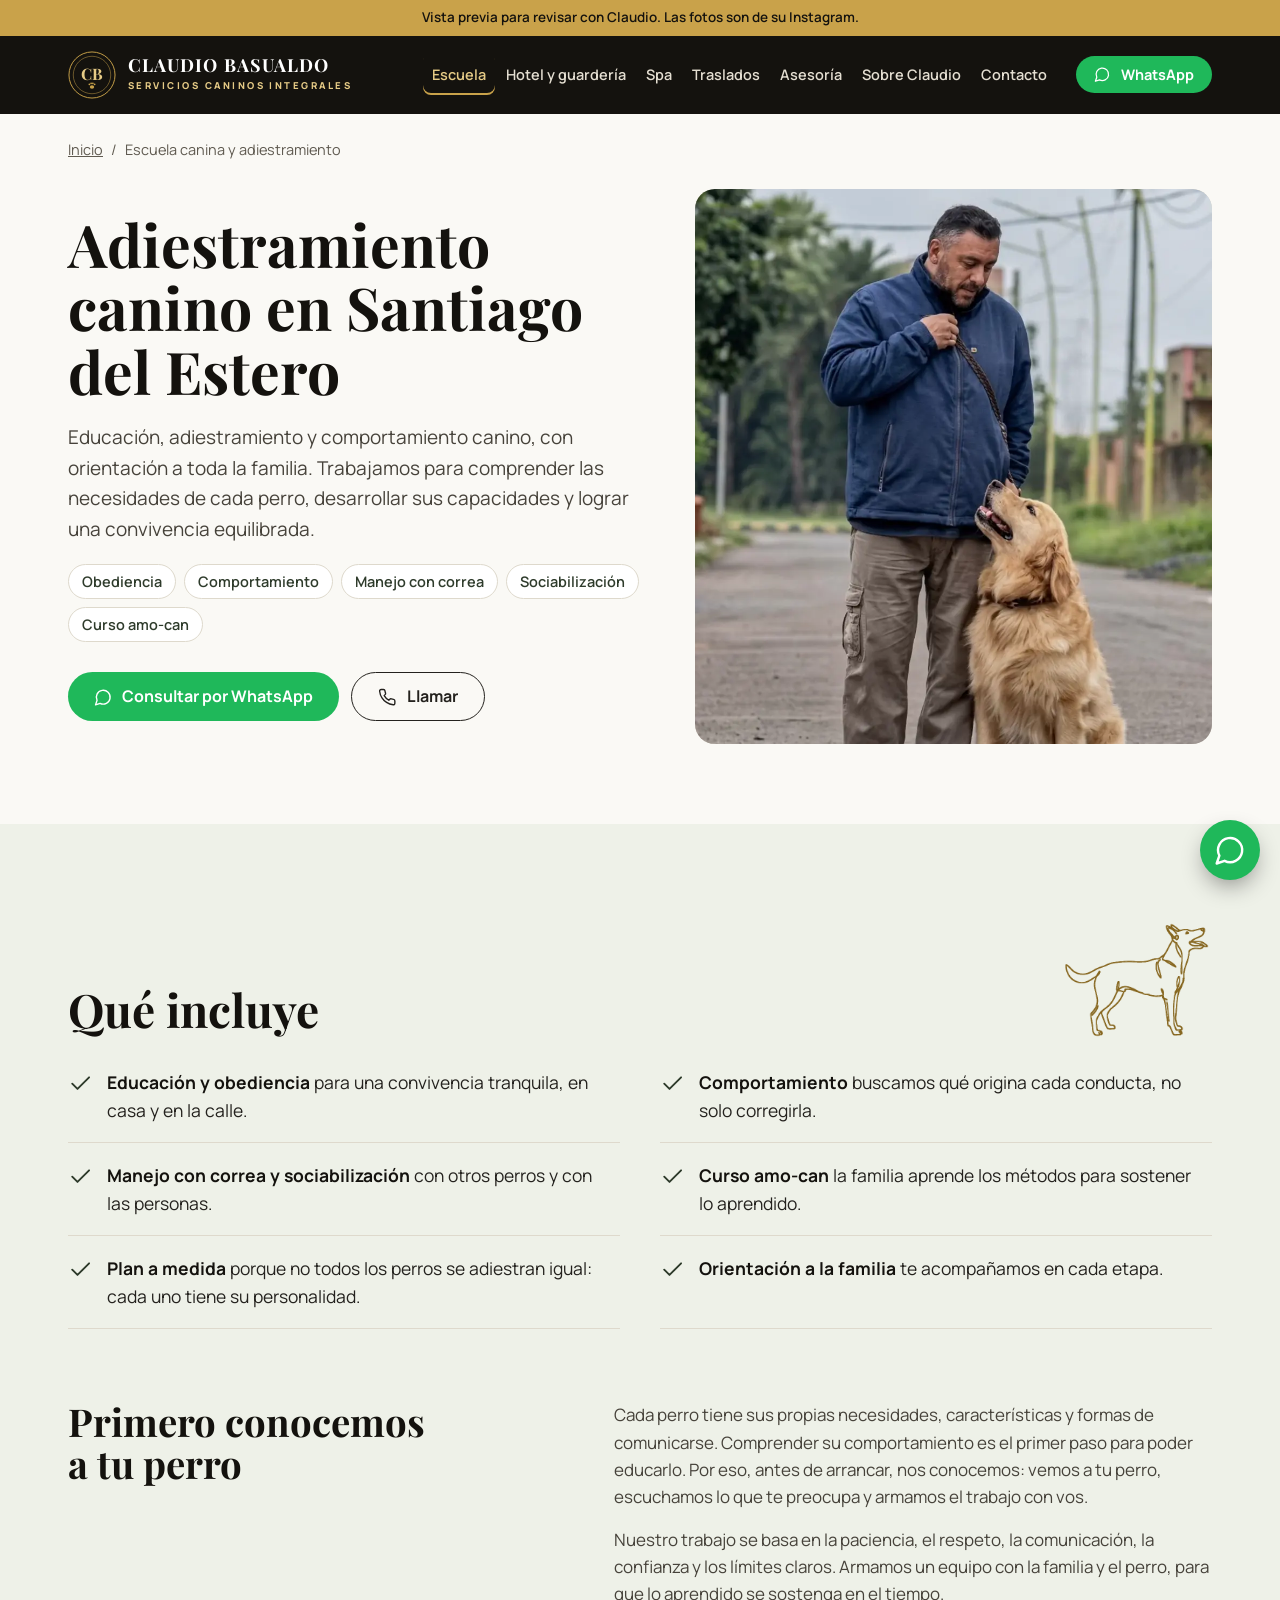
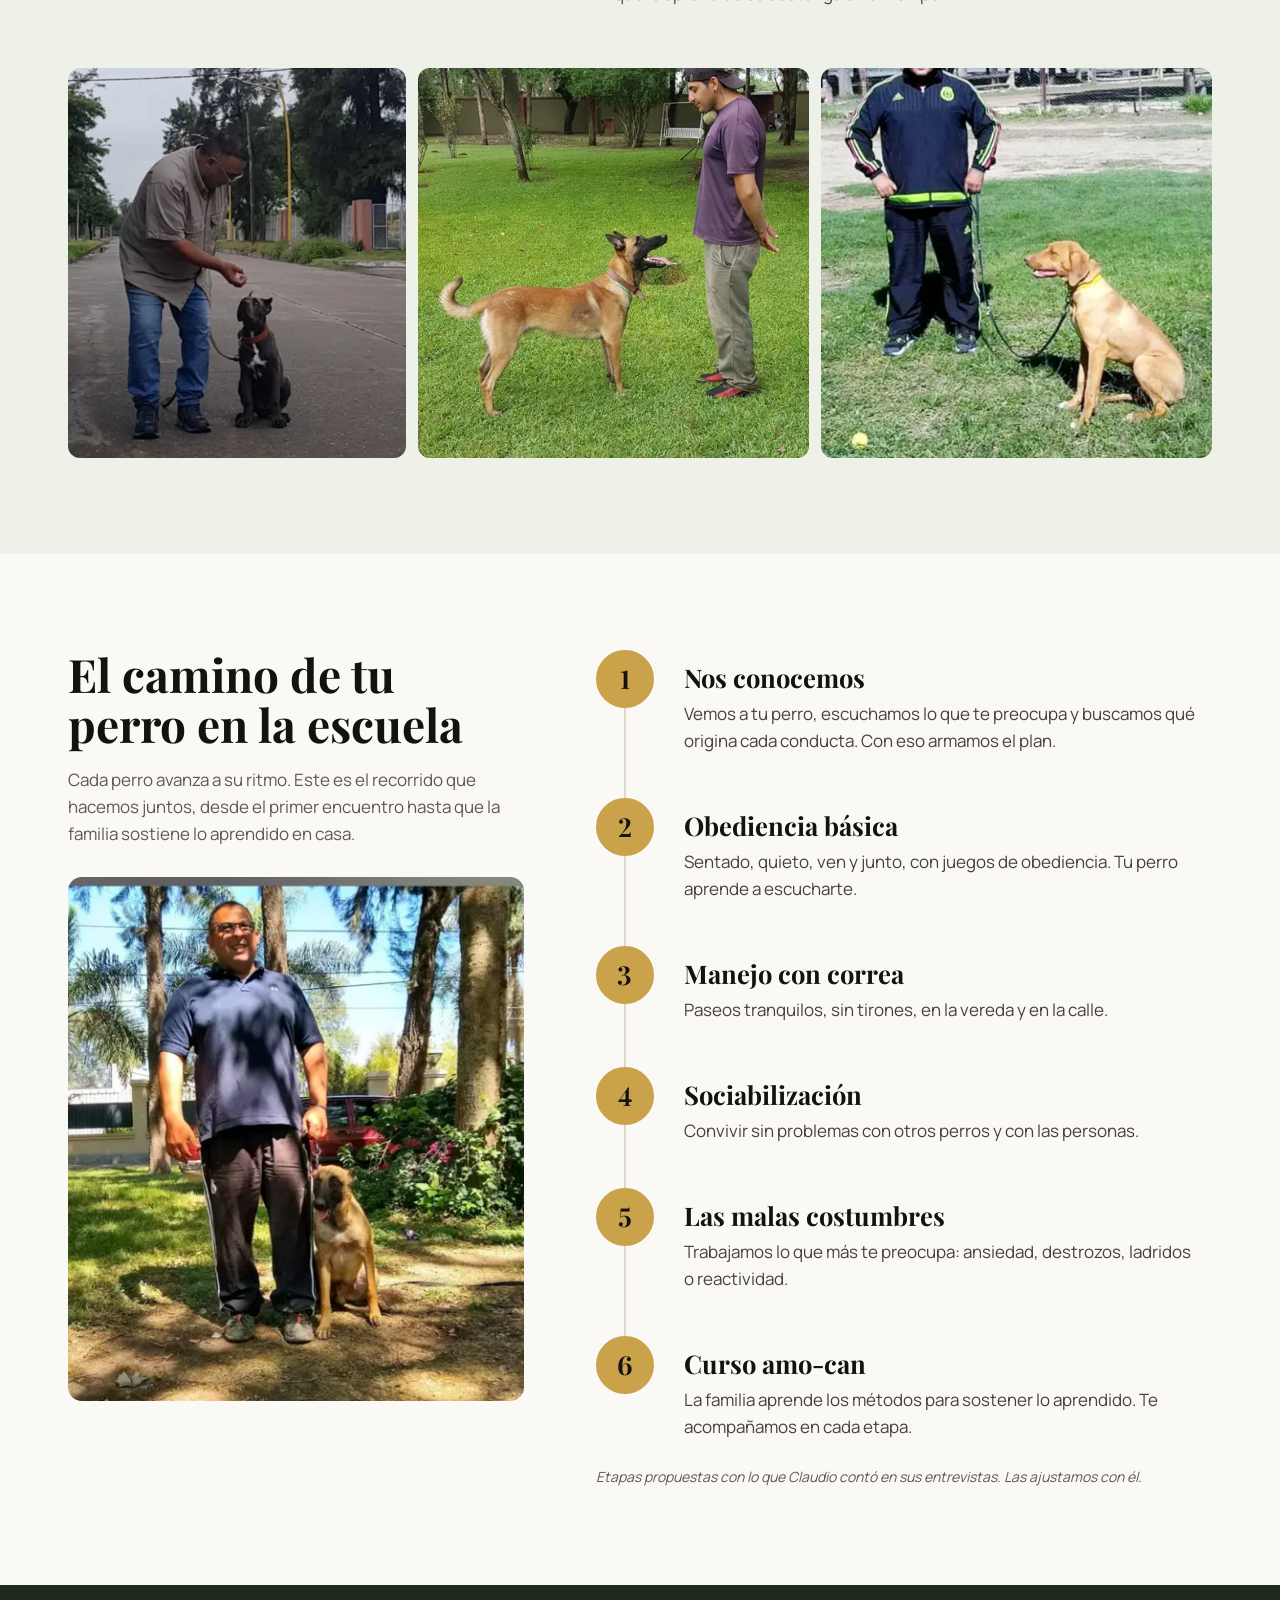
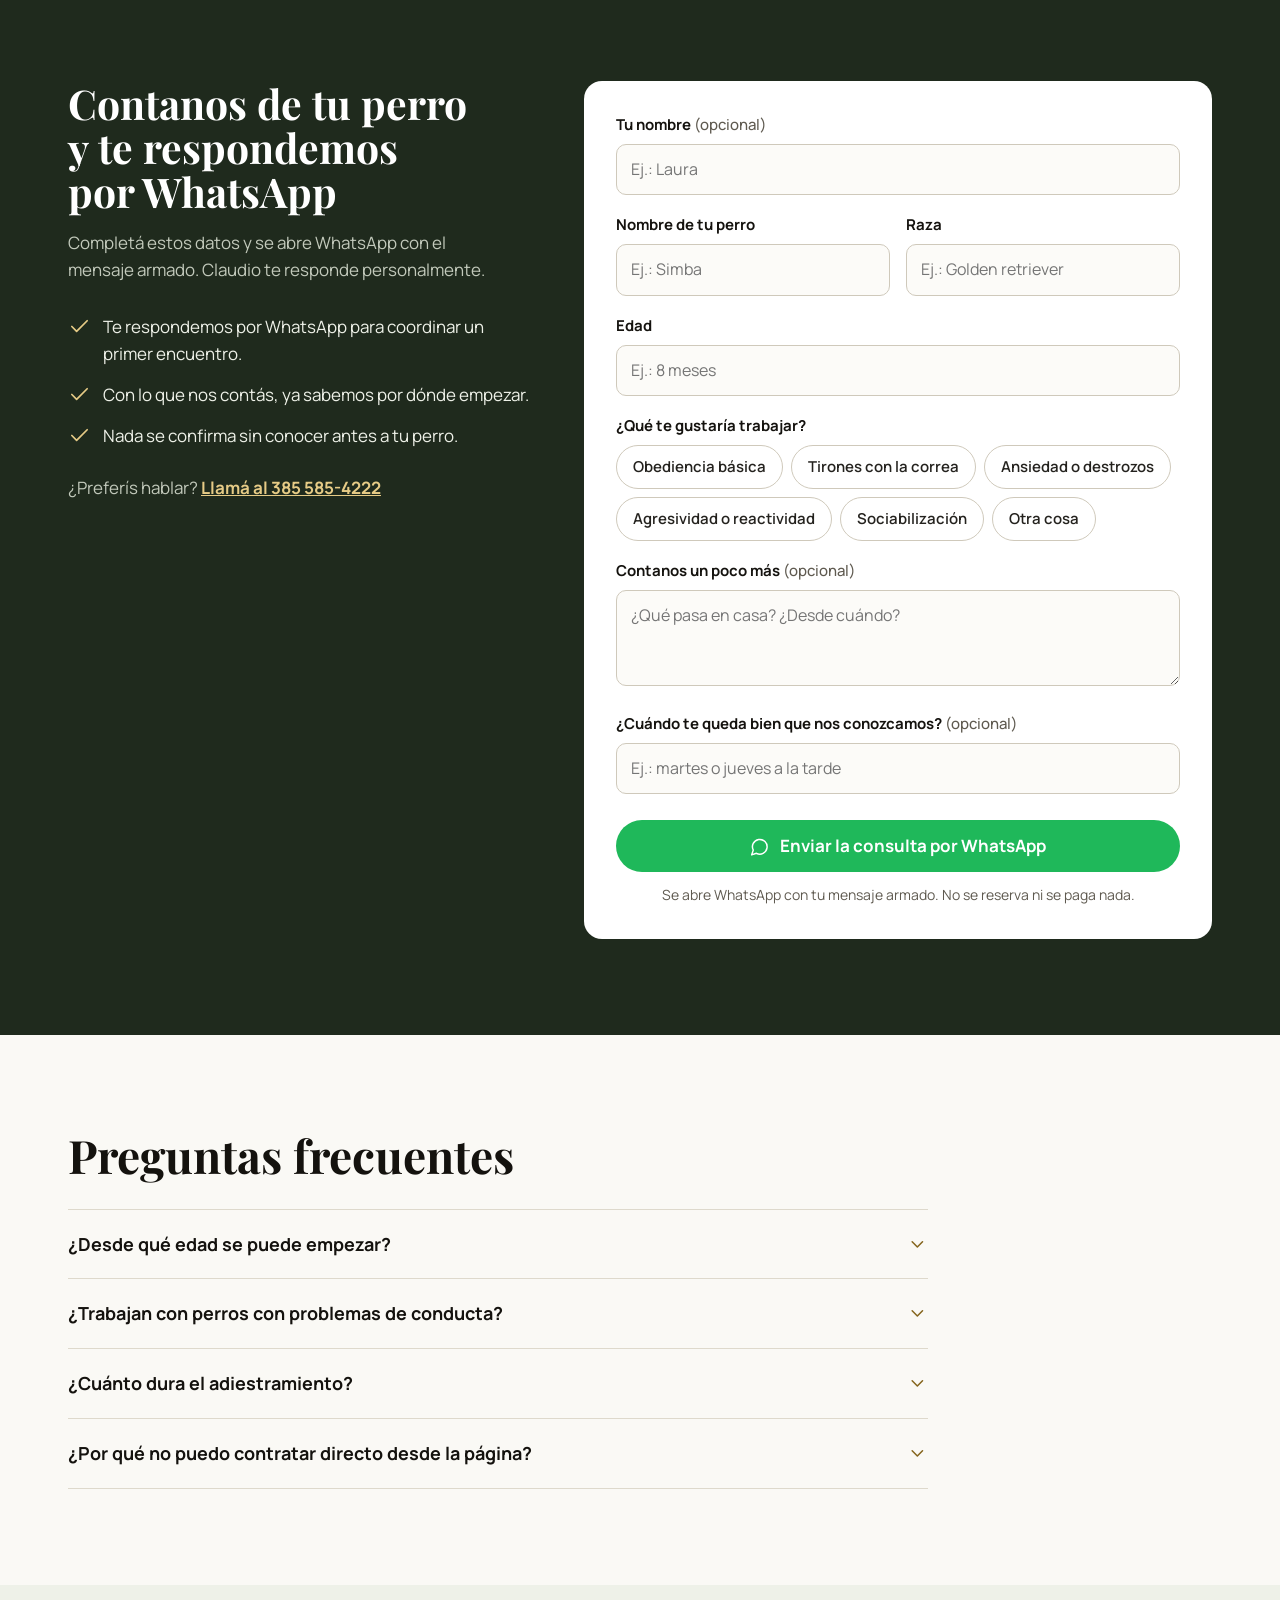
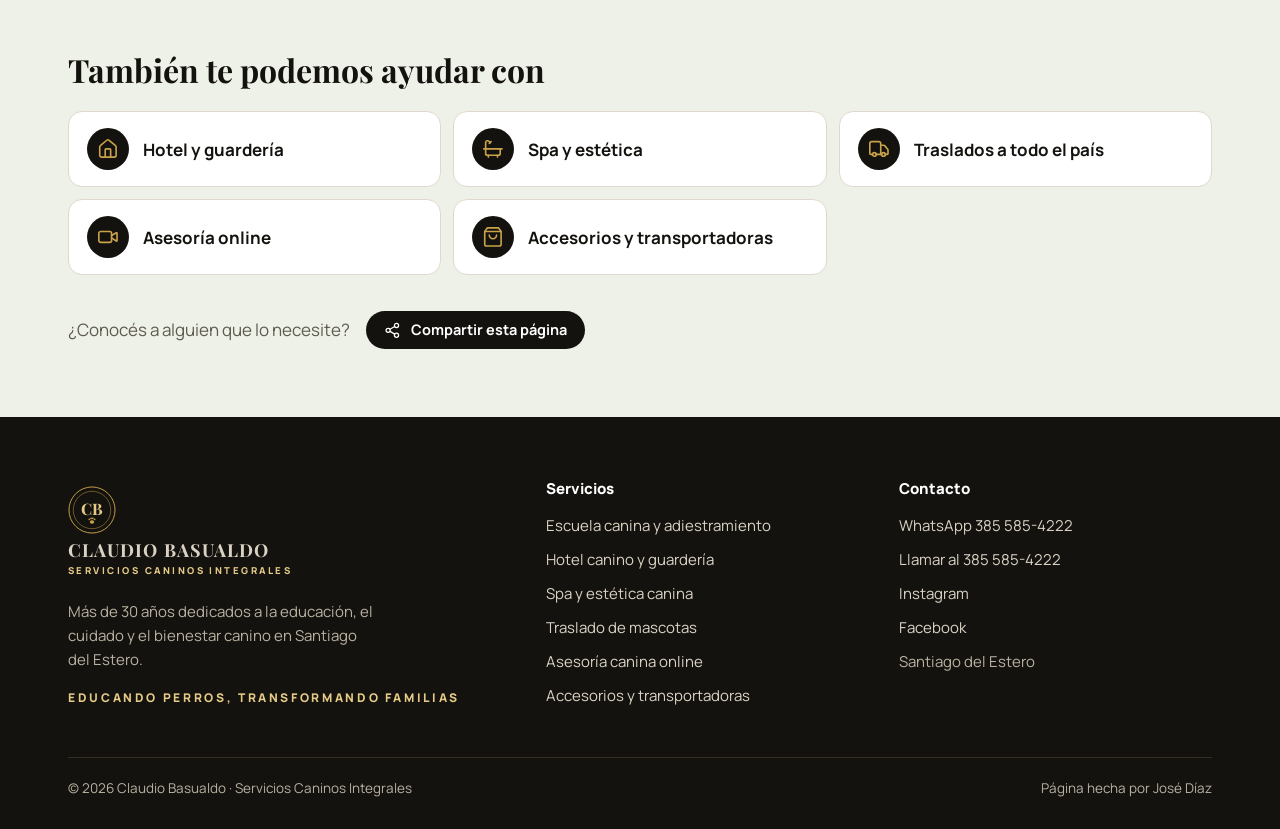
==== commit a7645426: "Correcciones de Claudio: sin cachorros, hotel y guardería reescrito, sección Sobre Claudio - Claudio" ====
--- a/adiestramiento-canino.html
+++ b/adiestramiento-canino.html
@@ -21,7 +21,7 @@
 <link rel="preload" href="fuentes/playfair-700-latin.woff2" as="font" type="font/woff2" crossorigin>
 <link rel="stylesheet" href="css/estilos.css">
 <script type="speculationrules">{"prefetch":[{"where":{"href_matches":"/*"},"eagerness":"moderate"}]}</script>
-<script type="application/ld+json">{"@type": "LocalBusiness", "@id": "https://copidiaz17.github.io/claudio-basualdo/#negocio", "name": "Claudio Basualdo · Servicios Caninos Integrales", "description": "Escuela canina, hotel y guardería, spa y estética, traslados a todo el país y asesoramiento online. Más de 30 años de experiencia en Santiago del Estero.", "url": "https://copidiaz17.github.io/claudio-basualdo/", "telephone": "+54 9 385 585-4222", "image": "https://copidiaz17.github.io/claudio-basualdo/img/og/predio-arbolado.jpg", "logo": "https://copidiaz17.github.io/claudio-basualdo/img/favicon.svg", "areaServed": "Santiago del Estero, Argentina", "address": {"@type": "PostalAddress", "addressLocality": "Santiago del Estero", "addressRegion": "Santiago del Estero", "addressCountry": "AR"}, "sameAs": ["https://www.facebook.com/ClaudioBasualdoCanes/", "https://www.instagram.com/clauditobasualdoperros/"], "slogan": "Educando perros, transformando familias", "@context": "https://schema.org"}</script><script type="application/ld+json">{"@context": "https://schema.org", "@type": "Service", "name": "Escuela canina y adiestramiento", "description": "Escuela canina profesional en Santiago del Estero: educación, adiestramiento y comportamiento canino, trabajando junto a la familia. Más de 30 años de experiencia.", "serviceType": "Escuela canina y adiestramiento", "provider": {"@id": "https://copidiaz17.github.io/claudio-basualdo/#negocio"}, "areaServed": "Santiago del Estero"}</script><script type="application/ld+json">{"@context": "https://schema.org", "@type": "BreadcrumbList", "itemListElement": [{"@type": "ListItem", "position": 1, "name": "Inicio", "item": "https://copidiaz17.github.io/claudio-basualdo/"}, {"@type": "ListItem", "position": 2, "name": "Escuela canina y adiestramiento", "item": "https://copidiaz17.github.io/claudio-basualdo/adiestramiento-canino.html"}]}</script><script type="application/ld+json">{"@context": "https://schema.org", "@type": "FAQPage", "mainEntity": [{"@type": "Question", "name": "¿Desde qué edad se puede empezar?", "acceptedAnswer": {"@type": "Answer", "text": "Se puede empezar a cualquier edad. Contanos cuántos meses o años tiene tu perro y te orientamos sobre qué conviene en su etapa."}}, {"@type": "Question", "name": "¿Trabajan con perros con problemas de conducta?", "acceptedAnswer": {"@type": "Answer", "text": "Sí. No buscamos solamente modificar conductas, sino comprender qué las origina y darle herramientas a la familia para entender mejor a su perro."}}, {"@type": "Question", "name": "¿Cuánto dura el adiestramiento?", "acceptedAnswer": {"@type": "Answer", "text": "Depende de cada perro y de lo que haya que trabajar. Lo definimos juntos después de conocerlo."}}, {"@type": "Question", "name": "¿Por qué no puedo contratar directo desde la página?", "acceptedAnswer": {"@type": "Answer", "text": "Porque cada perro es distinto: antes de proponerte un plan necesitamos conocerlo. Escribinos y coordinamos."}}]}</script>
+<script type="application/ld+json">{"@type": "LocalBusiness", "@id": "https://copidiaz17.github.io/claudio-basualdo/#negocio", "name": "Claudio Basualdo · Servicios Caninos Integrales", "description": "Adiestramiento y educación canina, hotel y guardería, spa y estética, traslados a todo el país y asesoramiento online. Más de 30 años de experiencia en Santiago del Estero. Recibimos perros de toda la provincia y del norte del país.", "url": "https://copidiaz17.github.io/claudio-basualdo/", "telephone": "+54 9 385 585-4222", "image": "https://copidiaz17.github.io/claudio-basualdo/img/og/predio-arbolado.jpg", "logo": "https://copidiaz17.github.io/claudio-basualdo/img/favicon.svg", "areaServed": [{"@type": "AdministrativeArea", "name": "Provincia de Santiago del Estero, Argentina"}, {"@type": "Place", "name": "Norte de Argentina"}], "founder": {"@type": "Person", "name": "Claudio Basualdo", "jobTitle": "Instructor de adiestramiento y educación canina"}, "address": {"@type": "PostalAddress", "addressLocality": "Santiago del Estero", "addressRegion": "Santiago del Estero", "addressCountry": "AR"}, "sameAs": ["https://www.facebook.com/ClaudioBasualdoCanes/", "https://www.instagram.com/clauditobasualdoperros/"], "slogan": "Educando perros, transformando familias", "@context": "https://schema.org"}</script><script type="application/ld+json">{"@context": "https://schema.org", "@type": "Service", "name": "Escuela canina y adiestramiento", "description": "Escuela canina profesional en Santiago del Estero: educación, adiestramiento y comportamiento canino, trabajando junto a la familia. Más de 30 años de experiencia.", "serviceType": "Escuela canina y adiestramiento", "provider": {"@id": "https://copidiaz17.github.io/claudio-basualdo/#negocio"}, "areaServed": "Santiago del Estero"}</script><script type="application/ld+json">{"@context": "https://schema.org", "@type": "BreadcrumbList", "itemListElement": [{"@type": "ListItem", "position": 1, "name": "Inicio", "item": "https://copidiaz17.github.io/claudio-basualdo/"}, {"@type": "ListItem", "position": 2, "name": "Escuela canina y adiestramiento", "item": "https://copidiaz17.github.io/claudio-basualdo/adiestramiento-canino.html"}]}</script><script type="application/ld+json">{"@context": "https://schema.org", "@type": "FAQPage", "mainEntity": [{"@type": "Question", "name": "¿Desde qué edad se puede empezar?", "acceptedAnswer": {"@type": "Answer", "text": "Se puede empezar a cualquier edad. Contanos cuántos meses o años tiene tu perro y te orientamos sobre qué conviene en su etapa."}}, {"@type": "Question", "name": "¿Trabajan con perros con problemas de conducta?", "acceptedAnswer": {"@type": "Answer", "text": "Sí. No buscamos solamente modificar conductas, sino comprender qué las origina y darle herramientas a la familia para entender mejor a su perro."}}, {"@type": "Question", "name": "¿Cuánto dura el adiestramiento?", "acceptedAnswer": {"@type": "Answer", "text": "Depende de cada perro y de lo que haya que trabajar. Lo definimos juntos después de conocerlo."}}, {"@type": "Question", "name": "¿Por qué no puedo contratar directo desde la página?", "acceptedAnswer": {"@type": "Answer", "text": "Porque cada perro es distinto: antes de proponerte un plan necesitamos conocerlo. Escribinos y coordinamos."}}]}</script>
 </head>
 <body class="servicio">
 <svg width="0" height="0" style="position:absolute" aria-hidden="true"><defs>
@@ -38,10 +38,7 @@
   <path d="M9 5 7.621 3.621A2.121 2.121 0 0 0 4 5v12a2 2 0 0 0 2 2h12a2 2 0 0 0 2-2v-5" /></symbol><symbol id="i-check" viewBox="0 0 24 24"><path d="M20 6 9 17l-5-5" /></symbol><symbol id="i-chevron-down" viewBox="0 0 24 24"><path d="m6 9 6 6 6-6" /></symbol><symbol id="i-house" viewBox="0 0 24 24"><path d="M15 21v-8a1 1 0 0 0-1-1h-4a1 1 0 0 0-1 1v8" />
   <path d="M3 10a2 2 0 0 1 .709-1.528l7-5.999a2 2 0 0 1 2.582 0l7 5.999A2 2 0 0 1 21 10v9a2 2 0 0 1-2 2H5a2 2 0 0 1-2-2z" /></symbol><symbol id="i-menu" viewBox="0 0 24 24"><line x1="4" x2="20" y1="12" y2="12" />
   <line x1="4" x2="20" y1="6" y2="6" />
-  <line x1="4" x2="20" y1="18" y2="18" /></symbol><symbol id="i-message-circle" viewBox="0 0 24 24"><path d="M7.9 20A9 9 0 1 0 4 16.1L2 22Z" /></symbol><symbol id="i-paw-print" viewBox="0 0 24 24"><circle cx="11" cy="4" r="2" />
-  <circle cx="18" cy="8" r="2" />
-  <circle cx="20" cy="16" r="2" />
-  <path d="M9 10a5 5 0 0 1 5 5v3.5a3.5 3.5 0 0 1-6.84 1.045Q6.52 17.48 4.46 16.84A3.5 3.5 0 0 1 5.5 10Z" /></symbol><symbol id="i-phone" viewBox="0 0 24 24"><path d="M22 16.92v3a2 2 0 0 1-2.18 2 19.79 19.79 0 0 1-8.63-3.07 19.5 19.5 0 0 1-6-6 19.79 19.79 0 0 1-3.07-8.67A2 2 0 0 1 4.11 2h3a2 2 0 0 1 2 1.72 12.84 12.84 0 0 0 .7 2.81 2 2 0 0 1-.45 2.11L8.09 9.91a16 16 0 0 0 6 6l1.27-1.27a2 2 0 0 1 2.11-.45 12.84 12.84 0 0 0 2.81.7A2 2 0 0 1 22 16.92z" /></symbol><symbol id="i-share-2" viewBox="0 0 24 24"><circle cx="18" cy="5" r="3" />
+  <line x1="4" x2="20" y1="18" y2="18" /></symbol><symbol id="i-message-circle" viewBox="0 0 24 24"><path d="M7.9 20A9 9 0 1 0 4 16.1L2 22Z" /></symbol><symbol id="i-phone" viewBox="0 0 24 24"><path d="M22 16.92v3a2 2 0 0 1-2.18 2 19.79 19.79 0 0 1-8.63-3.07 19.5 19.5 0 0 1-6-6 19.79 19.79 0 0 1-3.07-8.67A2 2 0 0 1 4.11 2h3a2 2 0 0 1 2 1.72 12.84 12.84 0 0 0 .7 2.81 2 2 0 0 1-.45 2.11L8.09 9.91a16 16 0 0 0 6 6l1.27-1.27a2 2 0 0 1 2.11-.45 12.84 12.84 0 0 0 2.81.7A2 2 0 0 1 22 16.92z" /></symbol><symbol id="i-share-2" viewBox="0 0 24 24"><circle cx="18" cy="5" r="3" />
   <circle cx="6" cy="12" r="3" />
   <circle cx="18" cy="19" r="3" />
   <line x1="8.59" x2="15.42" y1="13.51" y2="17.49" />
@@ -57,7 +54,7 @@
 <div class="aviso-maqueta">Vista previa para revisar con Claudio. Las fotos son de su Instagram.</div>
 <header class="barra"><div class="contenedor">
   <a class="marca" href="index.html" aria-label="Claudio Basualdo, inicio"><svg class="emb" aria-hidden="true"><use href="#emblema"/></svg><span><b>Claudio Basualdo</b><small>Servicios caninos integrales</small></span></a>
-  <nav class="menu" id="menu" aria-label="Menú principal"><a href="adiestramiento-canino.html" aria-current="page">Escuela</a><a href="guarderia-y-hotel-canino.html">Hotel y guardería</a><a href="peluqueria-canina.html">Spa</a><a href="traslado-de-mascotas.html">Traslados</a><a href="asesoria-canina-online.html">Asesoría</a><a href="cachorros-malinois.html">Cachorros</a><a href="index.html#nosotros">Nosotros</a><a href="index.html#contacto">Contacto</a></nav>
+  <nav class="menu" id="menu" aria-label="Menú principal"><a href="adiestramiento-canino.html" aria-current="page">Escuela</a><a href="guarderia-y-hotel-canino.html">Hotel y guardería</a><a href="peluqueria-canina.html">Spa</a><a href="traslado-de-mascotas.html">Traslados</a><a href="asesoria-canina-online.html">Asesoría</a><a href="index.html#claudio">Sobre Claudio</a><a href="index.html#contacto">Contacto</a></nav>
   <a class="btn btn-wa btn-chico" href="https://wa.me/5493855854222?text=Hola%2C%20Claudio.%20Te%20escribo%20desde%20tu%20p%C3%A1gina." target="_blank" rel="noopener"><svg class="ic" aria-hidden="true"><use href="#i-message-circle"/></svg>WhatsApp</a>
   <button class="hamburguesa" type="button" aria-label="Abrir el menú" aria-expanded="false" aria-controls="menu"><svg class="ic" aria-hidden="true"><use href="#i-menu"/></svg></button>
 </div></header>
@@ -122,7 +119,7 @@
 
 <section class="seccion suave" style="padding:68px 0"><div class="contenedor">
   <h2 style="font-size:32px;margin-bottom:24px">También te podemos ayudar con</h2>
-  <div class="otros"><a class="otro" href="guarderia-y-hotel-canino.html"><span class="c"><svg class="ic" aria-hidden="true"><use href="#i-house"/></svg></span>Hotel y guardería</a><a class="otro" href="peluqueria-canina.html"><span class="c"><svg class="ic" aria-hidden="true"><use href="#i-bath"/></svg></span>Spa y estética</a><a class="otro" href="traslado-de-mascotas.html"><span class="c"><svg class="ic" aria-hidden="true"><use href="#i-truck"/></svg></span>Traslados a todo el país</a><a class="otro" href="asesoria-canina-online.html"><span class="c"><svg class="ic" aria-hidden="true"><use href="#i-video"/></svg></span>Asesoría online</a><a class="otro" href="transportadoras-y-accesorios.html"><span class="c"><svg class="ic" aria-hidden="true"><use href="#i-shopping-bag"/></svg></span>Accesorios y transportadoras</a><a class="otro" href="cachorros-malinois.html"><span class="c"><svg class="ic" aria-hidden="true"><use href="#i-paw-print"/></svg></span>Cachorros Malinois</a></div>
+  <div class="otros"><a class="otro" href="guarderia-y-hotel-canino.html"><span class="c"><svg class="ic" aria-hidden="true"><use href="#i-house"/></svg></span>Hotel y guardería</a><a class="otro" href="peluqueria-canina.html"><span class="c"><svg class="ic" aria-hidden="true"><use href="#i-bath"/></svg></span>Spa y estética</a><a class="otro" href="traslado-de-mascotas.html"><span class="c"><svg class="ic" aria-hidden="true"><use href="#i-truck"/></svg></span>Traslados a todo el país</a><a class="otro" href="asesoria-canina-online.html"><span class="c"><svg class="ic" aria-hidden="true"><use href="#i-video"/></svg></span>Asesoría online</a><a class="otro" href="transportadoras-y-accesorios.html"><span class="c"><svg class="ic" aria-hidden="true"><use href="#i-shopping-bag"/></svg></span>Accesorios y transportadoras</a></div>
   <div class="compartir"><span>¿Conocés a alguien que lo necesite?</span>
     <button class="btn btn-oscuro btn-chico" type="button" data-compartir><svg class="ic" aria-hidden="true"><use href="#i-share-2"/></svg>Compartir esta página</button></div>
 </div></section>
@@ -137,7 +134,7 @@
     <div><a class="marca" href="index.html"><svg class="emb" aria-hidden="true"><use href="#emblema"/></svg><span><b>Claudio Basualdo</b><small>Servicios caninos integrales</small></span></a>
       <p style="margin-top:16px;max-width:360px">Más de 30 años dedicados a la educación, el cuidado y el bienestar canino en Santiago del Estero.</p>
       <p class="lema">Educando perros, transformando familias</p></div>
-    <nav aria-label="Servicios"><h2>Servicios</h2><a href="adiestramiento-canino.html">Escuela canina y adiestramiento</a><a href="guarderia-y-hotel-canino.html">Guardería y hotel canino</a><a href="peluqueria-canina.html">Spa y estética canina</a><a href="traslado-de-mascotas.html">Traslado de mascotas</a><a href="asesoria-canina-online.html">Asesoría canina online</a><a href="transportadoras-y-accesorios.html">Accesorios y transportadoras</a><a href="cachorros-malinois.html">Cachorros Pastor Belga Malinois</a></nav>
+    <nav aria-label="Servicios"><h2>Servicios</h2><a href="adiestramiento-canino.html">Escuela canina y adiestramiento</a><a href="guarderia-y-hotel-canino.html">Hotel canino y guardería</a><a href="peluqueria-canina.html">Spa y estética canina</a><a href="traslado-de-mascotas.html">Traslado de mascotas</a><a href="asesoria-canina-online.html">Asesoría canina online</a><a href="transportadoras-y-accesorios.html">Accesorios y transportadoras</a></nav>
     <div><h2>Contacto</h2>
       <a href="https://wa.me/5493855854222?text=Hola%2C%20Claudio.%20Te%20escribo%20desde%20tu%20p%C3%A1gina." target="_blank" rel="noopener">WhatsApp 385 585-4222</a>
       <a href="tel:+5493855854222">Llamar al 385 585-4222</a>
--- a/css/estilos.css
+++ b/css/estilos.css
@@ -108,14 +108,7 @@
 .p-accesorios{grid-column:3 / 5;grid-row:3 / 4}
 @media (hover:hover){.pieza img{transition:transform .6s ease}.pieza:hover img{transform:scale(1.04)}}
 
-.cachorros{margin-top:14px;display:grid;grid-template-columns:minmax(0,.9fr) minmax(0,1.1fr);border-radius:var(--radio);overflow:hidden;background:var(--carbon);color:#D7D0C2;text-decoration:none}
-.cachorros img{width:100%;height:100%;min-height:280px;object-fit:cover}
-.cachorros .tx{padding:36px 40px;align-self:center}
-.cachorros h3{color:#fff;font-size:clamp(28px,2.6vw,36px);margin-bottom:10px}
-.cachorros ul{list-style:none;display:flex;flex-wrap:wrap;gap:8px;margin:18px 0 24px}
-.cachorros li{border:1px solid rgba(230,203,134,.4);color:var(--oro-claro);border-radius:999px;padding:5px 12px;font-size:14px;font-weight:600}
-
-/* nosotros */
+/* sobre Claudio */
 .dos{display:grid;grid-template-columns:minmax(0,1fr) minmax(0,1fr);gap:64px;align-items:center}
 .retrato{border-radius:var(--radio);overflow:hidden;aspect-ratio:4/5}
 .retrato img{width:100%;height:100%;object-fit:cover}
@@ -123,6 +116,12 @@
 .texto-largo p{margin-bottom:16px;color:#46423A;max-width:62ch}
 .cita{font-family:var(--titulo);font-size:clamp(22px,2vw,27px);line-height:1.38;color:var(--carbon);border-left:3px solid var(--oro);padding:2px 0 2px 24px;margin:30px 0 0}
 .cita footer{font-family:var(--cuerpo);font-size:15px;color:var(--oro-texto);font-weight:700;margin-top:12px}
+.sobre-claudio{align-items:start}
+.sobre-claudio .retrato{position:sticky;top:110px}
+.texto-largo .oficio{font-size:17px;font-weight:700;color:var(--oro-texto);margin:-10px 0 22px}
+.compromiso{margin:26px 0 0;padding:22px 26px;background:#fff;border-radius:var(--radio);max-width:62ch}
+.compromiso h3{font-size:22px;margin-bottom:8px;color:var(--carbon)}
+.texto-largo .compromiso p{margin:0}
 
 /* trayectoria */
 .trayectoria{display:grid;grid-template-columns:minmax(0,.8fr) minmax(0,1.2fr);gap:56px;align-items:start}
@@ -322,7 +321,7 @@
   .mosaico{grid-template-columns:repeat(2,1fr);grid-template-rows:none;grid-auto-rows:240px}
   .p-escuela,.p-guarderia{grid-column:span 2;grid-row:span 1;min-height:300px}
   .p-traslados,.p-spa,.p-asesoria,.p-accesorios{grid-column:span 1;grid-row:span 1}
-  .cachorros{grid-template-columns:1fr}
+  .sobre-claudio .retrato{position:static;aspect-ratio:4/3}
   .familias{grid-template-columns:repeat(2,1fr)}
   .galeria{grid-template-columns:repeat(2,1fr);grid-auto-rows:180px}
   .pasos{grid-template-columns:1fr}
@@ -362,7 +361,7 @@
   .incluye,.formulario .fila{grid-template-columns:1fr}
   .formulario{padding:22px}
   .pie .cols{grid-template-columns:1fr}
-  .cachorros .tx{padding:26px 22px}
+  .compromiso{padding:18px 20px}
   .perros-linea{gap:10px;margin-top:44px}
   .perros-linea img{height:64px}
   .perros-linea img:nth-child(3){height:74px}
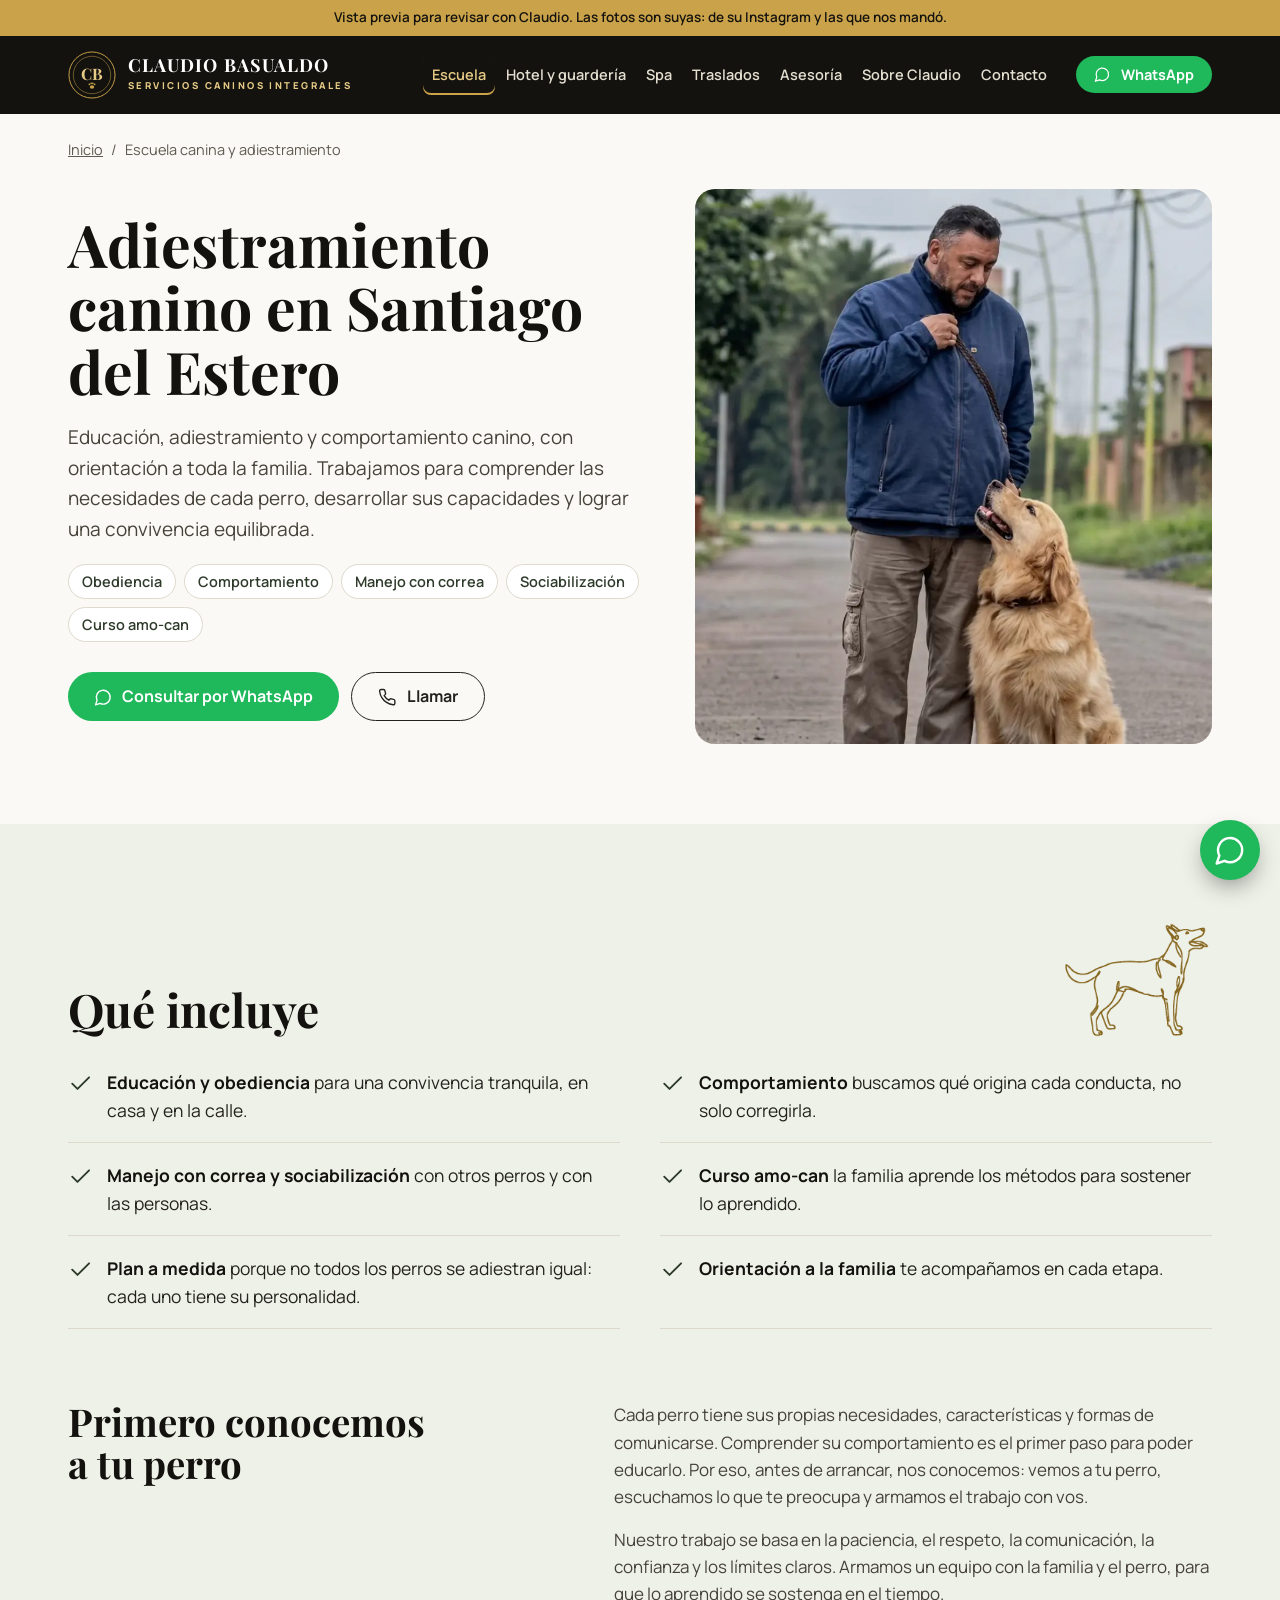
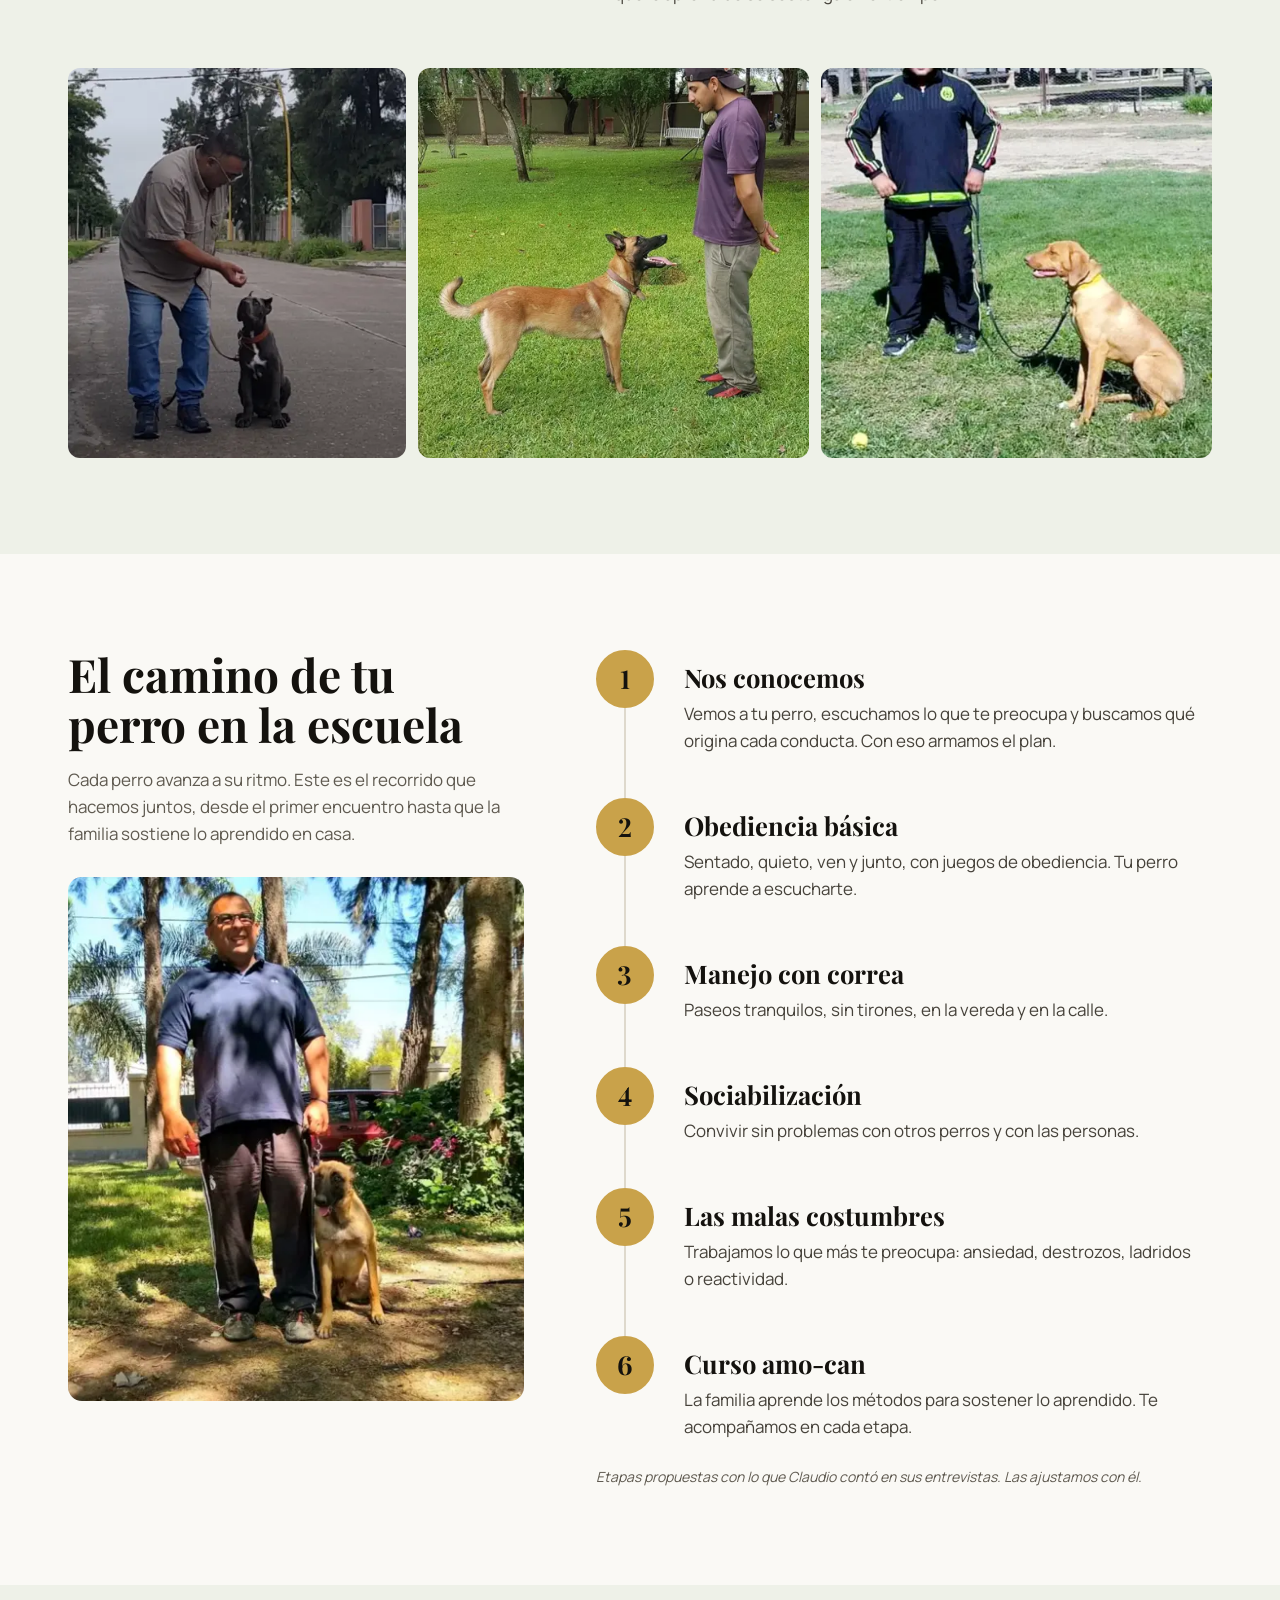
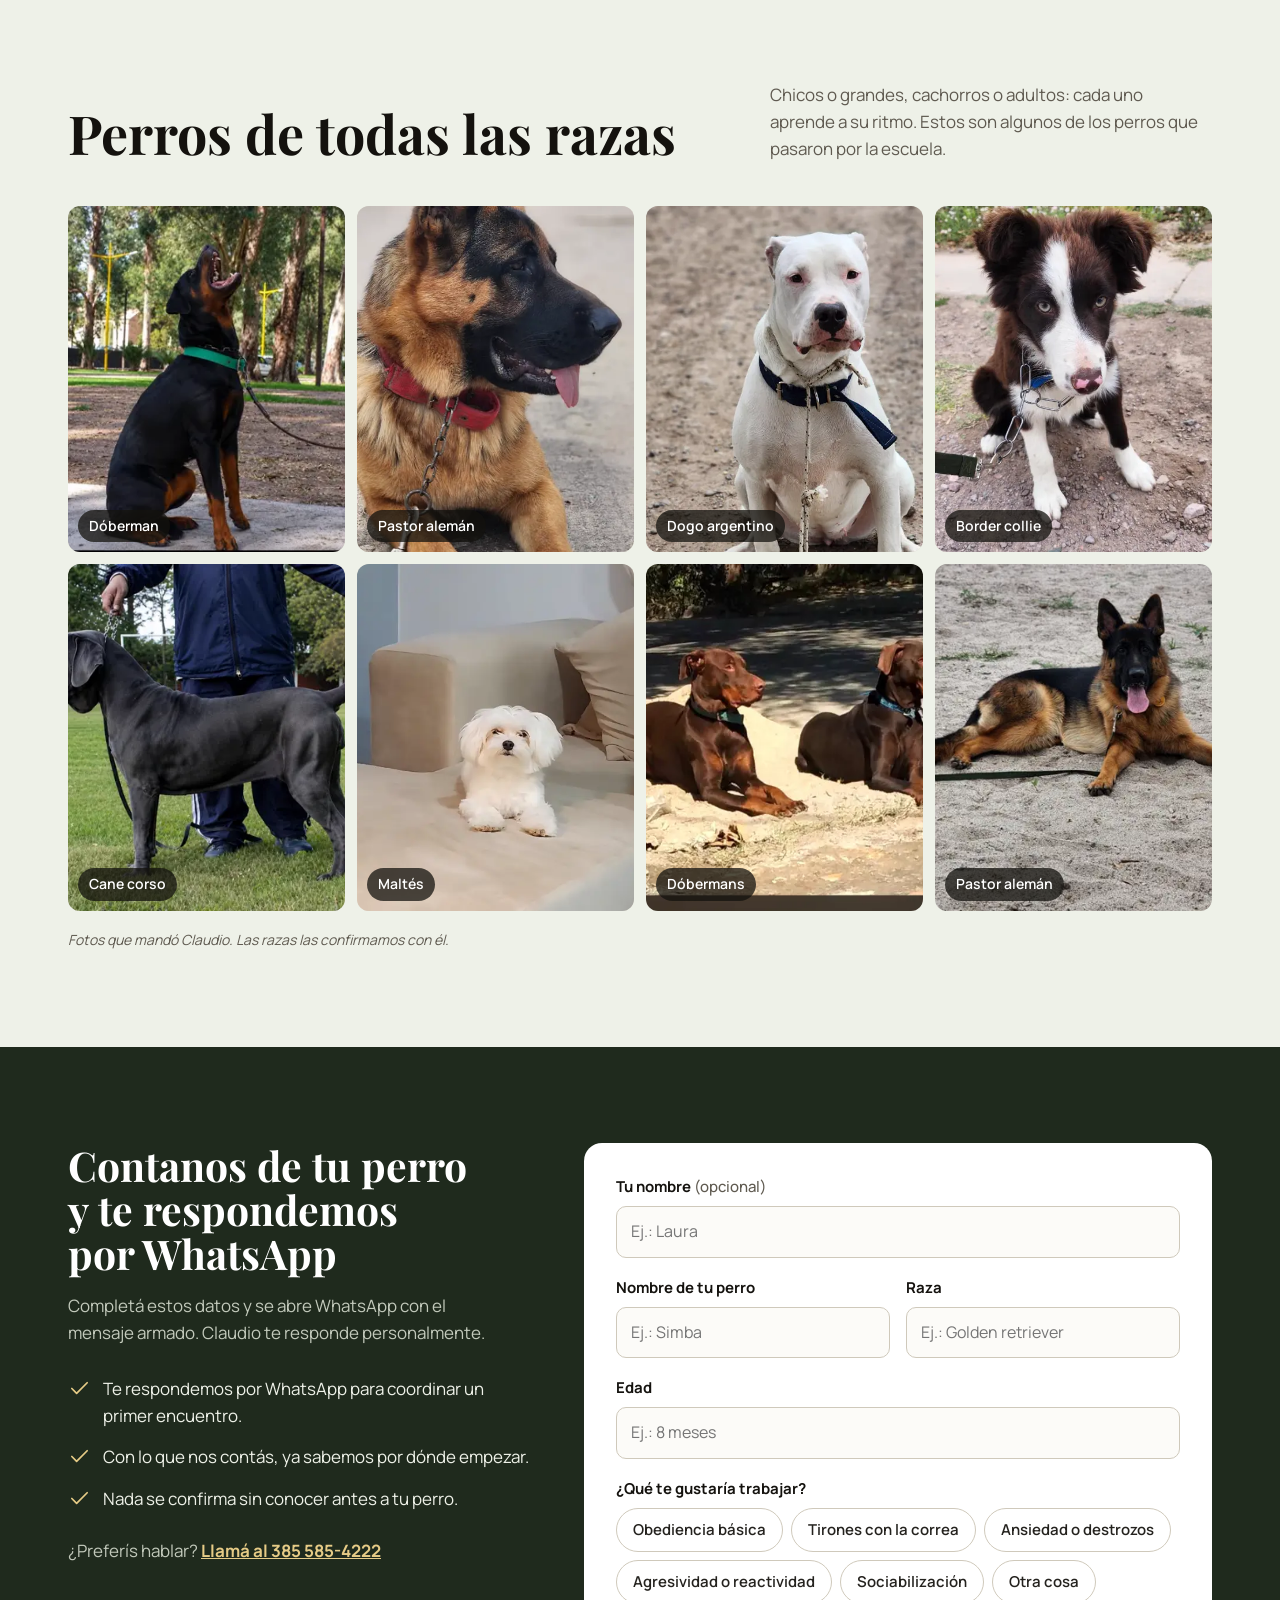
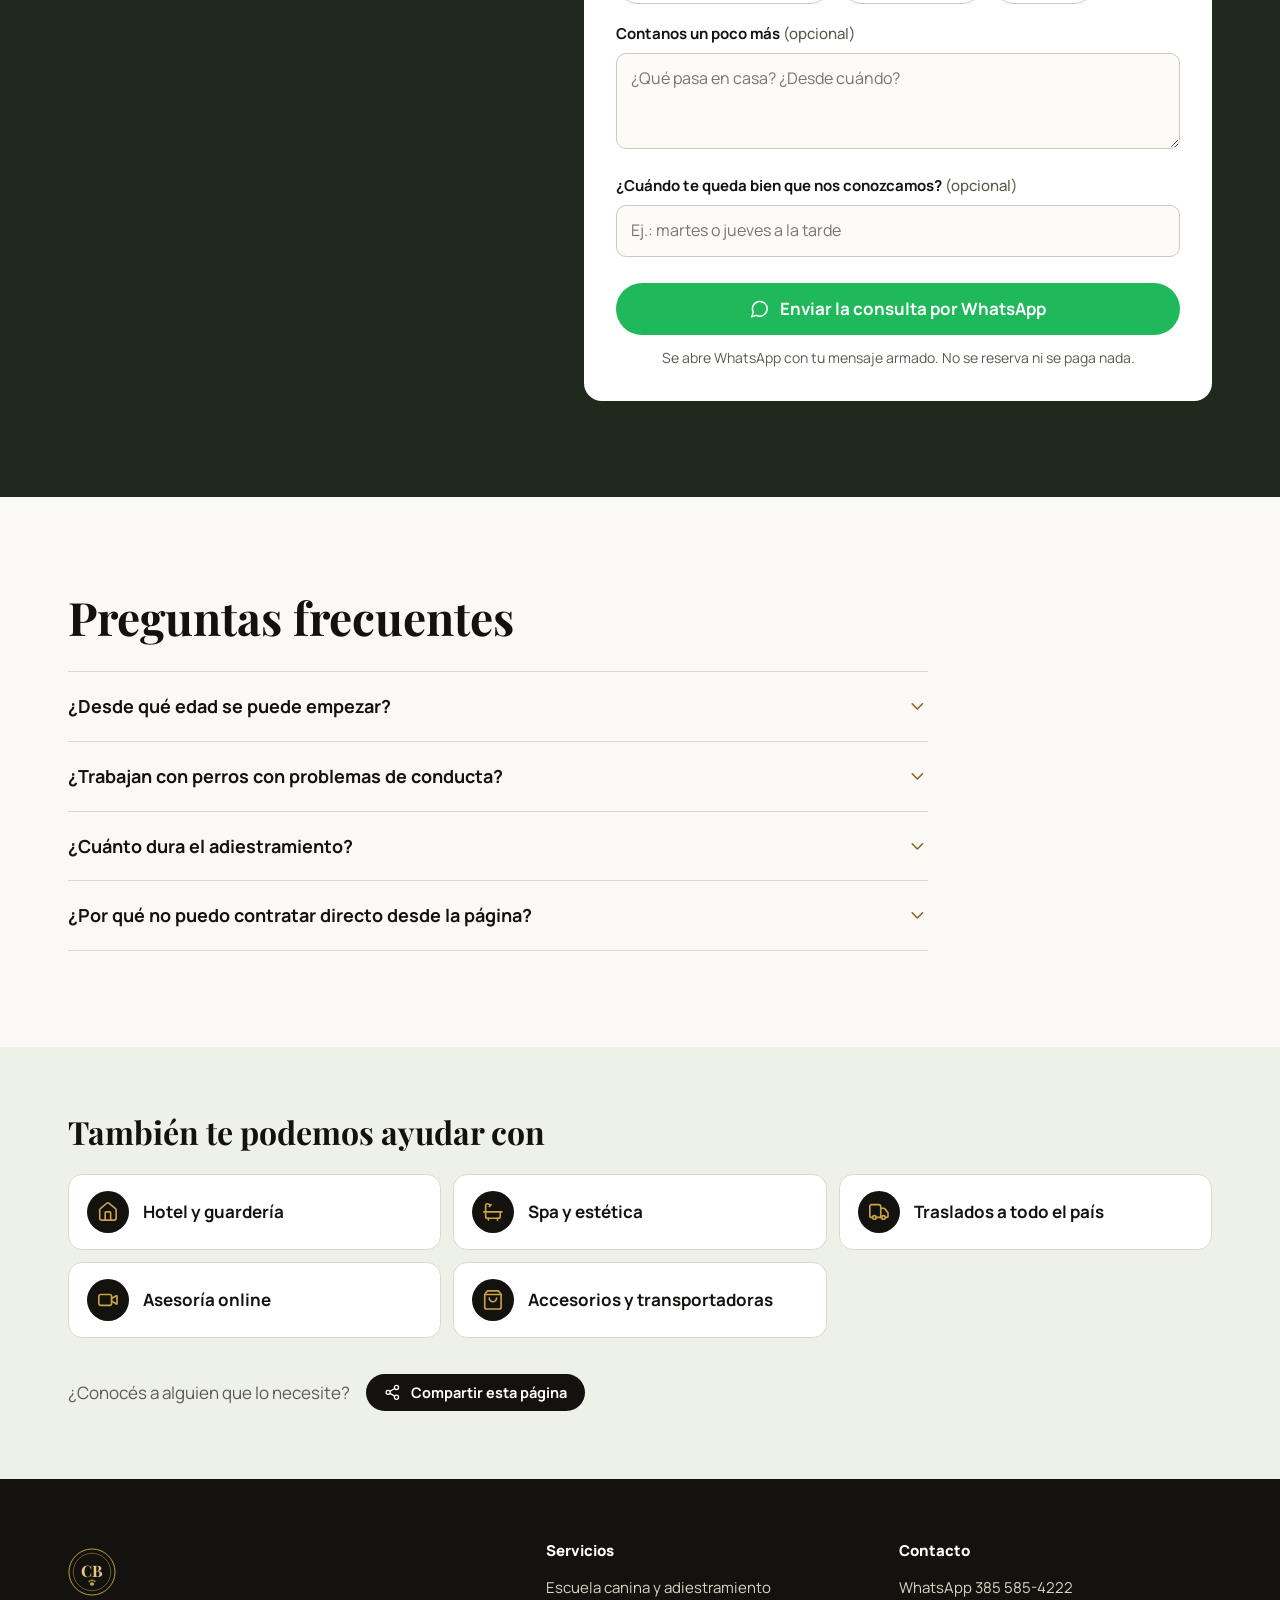
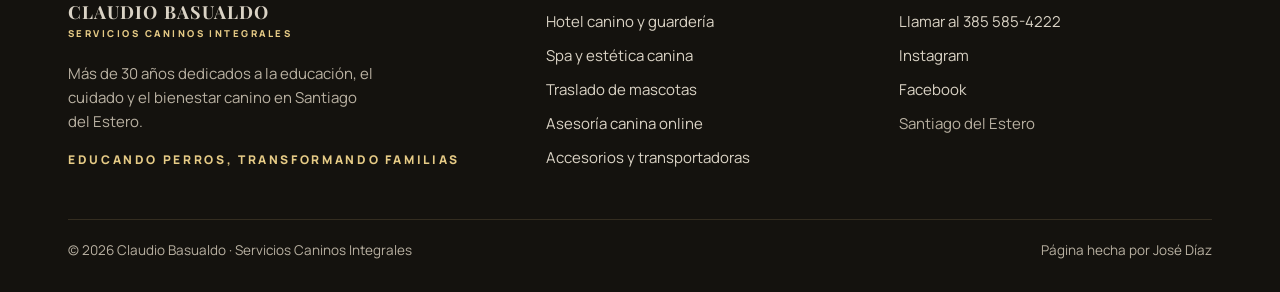
==== commit d144968f: "Portada sobre Claudio, perros de todas las razas y fotos nuevas - Portada: su nombre como título, re" ====
--- a/adiestramiento-canino.html
+++ b/adiestramiento-canino.html
@@ -51,7 +51,7 @@
   <circle cx="7" cy="18" r="2" /></symbol><symbol id="i-video" viewBox="0 0 24 24"><path d="m16 13 5.223 3.482a.5.5 0 0 0 .777-.416V7.87a.5.5 0 0 0-.752-.432L16 10.5" />
   <rect x="2" y="6" width="14" height="12" rx="2" /></symbol><symbol id="i-x" viewBox="0 0 24 24"><path d="M18 6 6 18" />
   <path d="m6 6 12 12" /></symbol></defs></svg>
-<div class="aviso-maqueta">Vista previa para revisar con Claudio. Las fotos son de su Instagram.</div>
+<div class="aviso-maqueta">Vista previa para revisar con Claudio. Las fotos son suyas: de su Instagram y las que nos mandó.</div>
 <header class="barra"><div class="contenedor">
   <a class="marca" href="index.html" aria-label="Claudio Basualdo, inicio"><svg class="emb" aria-hidden="true"><use href="#emblema"/></svg><span><b>Claudio Basualdo</b><small>Servicios caninos integrales</small></span></a>
   <nav class="menu" id="menu" aria-label="Menú principal"><a href="adiestramiento-canino.html" aria-current="page">Escuela</a><a href="guarderia-y-hotel-canino.html">Hotel y guardería</a><a href="peluqueria-canina.html">Spa</a><a href="traslado-de-mascotas.html">Traslados</a><a href="asesoria-canina-online.html">Asesoría</a><a href="index.html#claudio">Sobre Claudio</a><a href="index.html#contacto">Contacto</a></nav>
@@ -96,6 +96,12 @@
     <ol class="etapas"><li class="etapa"><span class="n" aria-hidden="true">1</span><span class="tramo" aria-hidden="true"></span><h3>Nos conocemos</h3><p>Vemos a tu perro, escuchamos lo que te preocupa y buscamos qué origina cada conducta. Con eso armamos el plan.</p></li><li class="etapa"><span class="n" aria-hidden="true">2</span><span class="tramo" aria-hidden="true"></span><h3>Obediencia básica</h3><p>Sentado, quieto, ven y junto, con juegos de obediencia. Tu perro aprende a escucharte.</p></li><li class="etapa"><span class="n" aria-hidden="true">3</span><span class="tramo" aria-hidden="true"></span><h3>Manejo con correa</h3><p>Paseos tranquilos, sin tirones, en la vereda y en la calle.</p></li><li class="etapa"><span class="n" aria-hidden="true">4</span><span class="tramo" aria-hidden="true"></span><h3>Sociabilización</h3><p>Convivir sin problemas con otros perros y con las personas.</p></li><li class="etapa"><span class="n" aria-hidden="true">5</span><span class="tramo" aria-hidden="true"></span><h3>Las malas costumbres</h3><p>Trabajamos lo que más te preocupa: ansiedad, destrozos, ladridos o reactividad.</p></li><li class="etapa"><span class="n" aria-hidden="true">6</span><span class="tramo" aria-hidden="true"></span><h3>Curso amo-can</h3><p>La familia aprende los métodos para sostener lo aprendido. Te acompañamos en cada etapa.</p></li></ol>
     <p class="nota-maqueta">Etapas propuestas con lo que Claudio contó en sus entrevistas. Las ajustamos con él.</p>
   </div>
+</div></section>
+
+<section class="seccion suave"><div class="contenedor">
+  <div class="cabeza-sec"><h2>Perros de todas las razas</h2><p>Chicos o grandes, cachorros o adultos: cada uno aprende a su ritmo. Estos son algunos de los perros que pasaron por la escuela.</p></div>
+  <div class="alumnos"><figure><img src="img/alumno-doberman-960.webp" srcset="img/alumno-doberman-480.webp 480w, img/alumno-doberman-960.webp 960w" sizes="(max-width: 600px) 50vw, 25vw" alt="Dóberman" loading="lazy" decoding="async" style="object-position:center 30%"><figcaption>Dóberman</figcaption></figure><figure><img src="img/alumno-pastor-aleman-cerca-960.webp" srcset="img/alumno-pastor-aleman-cerca-480.webp 480w, img/alumno-pastor-aleman-cerca-960.webp 960w" sizes="(max-width: 600px) 50vw, 25vw" alt="Pastor alemán" loading="lazy" decoding="async" style="object-position:center 45%"><figcaption>Pastor alemán</figcaption></figure><figure><img src="img/alumno-dogo-argentino-960.webp" srcset="img/alumno-dogo-argentino-480.webp 480w, img/alumno-dogo-argentino-960.webp 960w" sizes="(max-width: 600px) 50vw, 25vw" alt="Dogo argentino" loading="lazy" decoding="async" style="object-position:center 12%"><figcaption>Dogo argentino</figcaption></figure><figure><img src="img/alumno-border-collie-960.webp" srcset="img/alumno-border-collie-480.webp 480w, img/alumno-border-collie-960.webp 960w" sizes="(max-width: 600px) 50vw, 25vw" alt="Border collie" loading="lazy" decoding="async" style="object-position:center 40%"><figcaption>Border collie</figcaption></figure><figure><img src="img/alumno-cane-corso-960.webp" srcset="img/alumno-cane-corso-480.webp 480w, img/alumno-cane-corso-960.webp 960w" sizes="(max-width: 600px) 50vw, 25vw" alt="Cane corso" loading="lazy" decoding="async" style="object-position:center 40%"><figcaption>Cane corso</figcaption></figure><figure><img src="img/alumno-maltes-960.webp" srcset="img/alumno-maltes-480.webp 480w, img/alumno-maltes-960.webp 960w" sizes="(max-width: 600px) 50vw, 25vw" alt="Maltés" loading="lazy" decoding="async" style="object-position:center 60%"><figcaption>Maltés</figcaption></figure><figure><img src="img/alumno-doberman-pareja-960.webp" srcset="img/alumno-doberman-pareja-480.webp 480w, img/alumno-doberman-pareja-960.webp 960w" sizes="(max-width: 600px) 50vw, 25vw" alt="Dóbermans" loading="lazy" decoding="async" style="object-position:center 45%"><figcaption>Dóbermans</figcaption></figure><figure><img src="img/alumno-pastor-aleman-960.webp" srcset="img/alumno-pastor-aleman-480.webp 480w, img/alumno-pastor-aleman-960.webp 960w" sizes="(max-width: 600px) 50vw, 25vw" alt="Pastor alemán" loading="lazy" decoding="async" style="object-position:center 50%"><figcaption>Pastor alemán</figcaption></figure></div>
+  <p class="nota-maqueta">Fotos que mandó Claudio. Las razas las confirmamos con él.</p>
 </div></section>
 <section class="seccion monte" id="consultar"><div class="contenedor consulta">
   <div class="lado">
--- a/css/estilos.css
+++ b/css/estilos.css
@@ -61,9 +61,11 @@
 .portada .fotos img.zoom{transform:scale(1.09)}
 .portada .fotos:after{content:'';position:absolute;inset:0;background:linear-gradient(90deg,var(--carbon) 0%,rgba(20,18,14,0) 5%);pointer-events:none}
 .lugar{font-size:16px;color:var(--oro-claro);font-weight:600}
-.verbos{color:#fff;font-size:clamp(52px,6vw,92px);line-height:.96;letter-spacing:-.01em;margin:14px 0 26px}
-@media (max-width:980px){.verbos{font-size:clamp(50px,13vw,92px)}}
-.verbos span{display:block;transition:opacity .8s ease}
+/* 17/11: el primer pantallazo presenta a Claudio (nombre + retrato); los verbos quedan como lema */
+.nombre{color:#fff;font-size:clamp(52px,6.2vw,96px);line-height:.98;letter-spacing:-.01em;margin:14px 0 16px}
+@media (max-width:980px){.nombre{font-size:clamp(46px,12.5vw,92px)}}
+.verbos{font-family:var(--titulo);font-weight:700;color:var(--oro-claro);font-size:clamp(24px,2.3vw,32px);line-height:1.2;margin:0 0 22px}
+.verbos span{transition:opacity .8s ease}
 .portada[data-paso] .verbos span{opacity:.32}
 .portada[data-paso="1"] .verbos span:nth-child(1),
 .portada[data-paso="2"] .verbos span:nth-child(2),
@@ -156,6 +158,10 @@
 .galeria figure{border-radius:12px;overflow:hidden;background:#DCD7CB}
 .galeria img{width:100%;height:100%;object-fit:cover}
 .galeria .alta{grid-row:span 2}
+.alumnos{display:grid;grid-template-columns:repeat(4,minmax(0,1fr));gap:12px}
+.alumnos figure{position:relative;aspect-ratio:4/5;border-radius:12px;overflow:hidden;background:#DCD7CB;margin:0}
+.alumnos img{width:100%;height:100%;object-fit:cover}
+.alumnos figcaption{position:absolute;left:10px;bottom:10px;background:rgba(20,18,14,.74);color:#fff;font-size:14px;font-weight:600;padding:5px 11px;border-radius:999px}
 .galeria .ancha{grid-column:span 2}
 
 /* familias */
@@ -324,6 +330,7 @@
   .sobre-claudio .retrato{position:static;aspect-ratio:4/3}
   .familias{grid-template-columns:repeat(2,1fr)}
   .galeria{grid-template-columns:repeat(2,1fr);grid-auto-rows:180px}
+  .alumnos{grid-template-columns:repeat(2,minmax(0,1fr))}
   .pasos{grid-template-columns:1fr}
   .pasos li + li{padding-left:0;border-left:0;border-top:1px solid var(--linea)}
   .otros{grid-template-columns:1fr}
